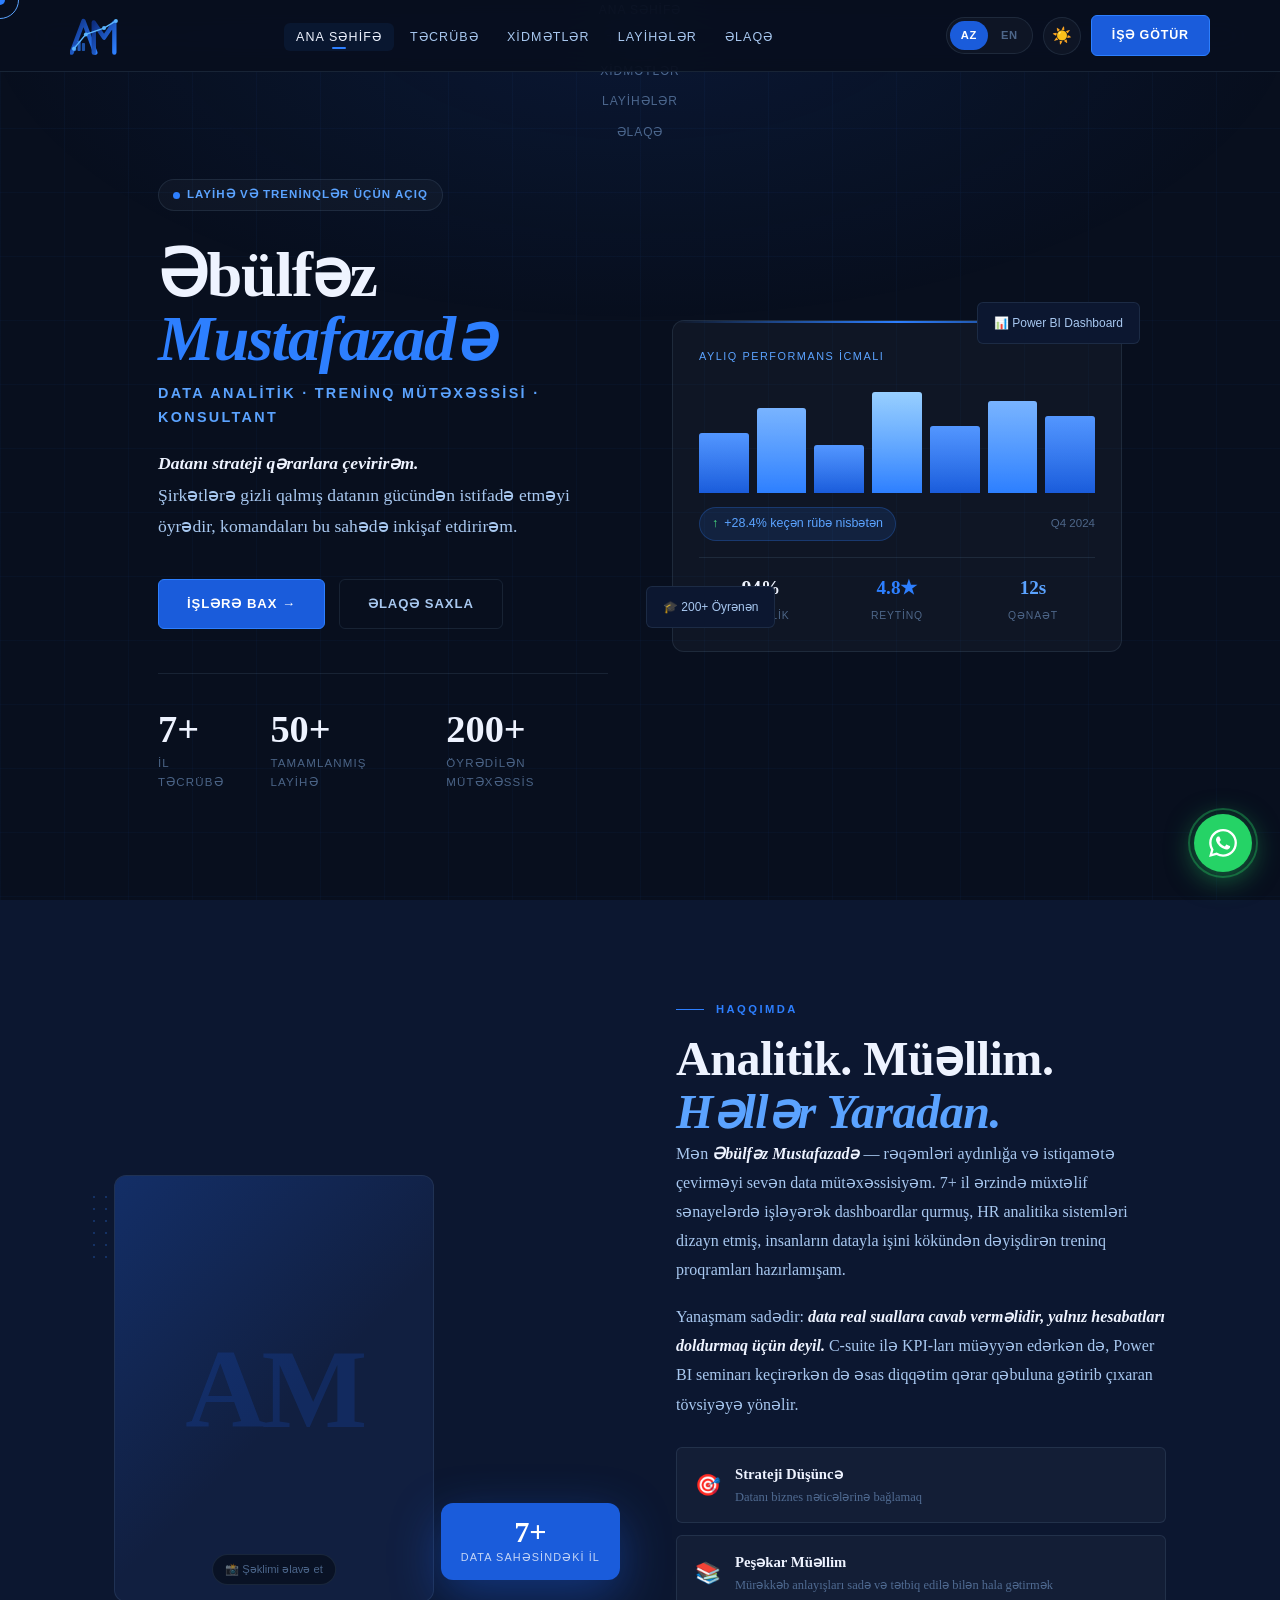
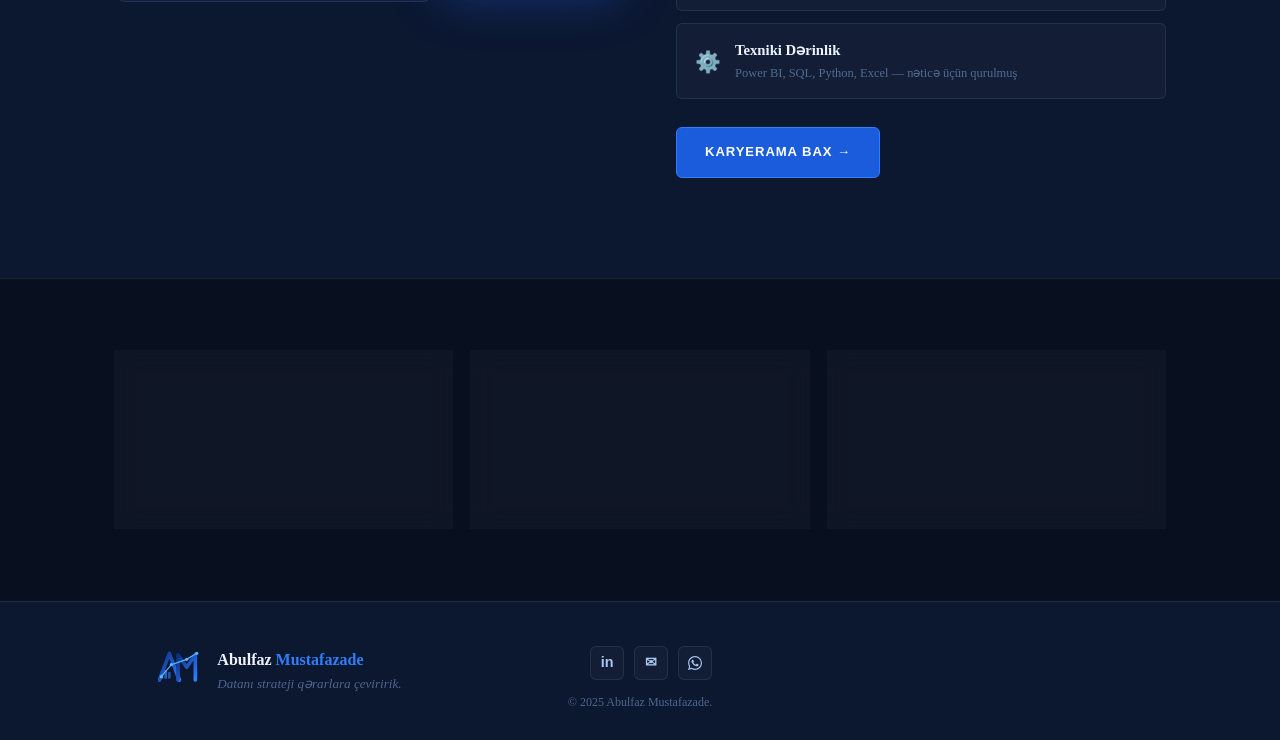
==== az/index.html @ 986fcd12 "Add files via upload" ====
<!DOCTYPE html>
<html lang="az" data-theme="dark">
<head>
<meta charset="UTF-8">
<meta name="viewport" content="width=device-width, initial-scale=1.0">
<title>Əbülfəz Mustafazadə — Data Analitik</title>
<meta name="description" content="Abulfaz Mustafazade — Data Analyst, Power BI Expert, Trainer and Consultant based in Baku, Azerbaijan.">
<script src="../js/theme.js"></script>
<link rel="stylesheet" href="../css/theme.css">
<link rel="stylesheet" href="../css/main.css">

</head>
<body>
<div class="cursor" id="cursor"></div>
<div class="cursor-ring" id="cursorRing"></div>
<div class="grid-bg"></div>

<!-- MOBILE MENU -->
<div class="mobile-menu" id="mobileMenu">
  <button class="mobile-close" id="mobileClose">✕</button>
  <a href="index.html"class="active">Ana Səhifə</a>
<a href="experience.html">Təcrübə</a>
<a href="services.html">Xidmətlər</a>
<a href="projects.html">Layihələr</a>
<a href="contact.html">Əlaqə</a>
  <div class="mobile-lang">
    <a href="../az/index.html" class="lang-btn active">AZ</a>
    <a href="../en/index.html" class="lang-btn ">EN</a>
  </div>
</div>

<!-- NAV -->
<nav id="mainNav">
  <div class="nav-inner">
    <a href="index.html" class="nav-logo-wrap">
      <svg class="nav-logo-svg" viewBox="0 0 68 48" fill="none" xmlns="http://www.w3.org/2000/svg">
  <defs>
    <linearGradient id="lgNav" x1="0" y1="0" x2="1" y2="1">
      <stop offset="0%" stop-color="#0d2d80"/>
      <stop offset="100%" stop-color="#2d7fff"/>
    </linearGradient>
  </defs>
  <path d="M2 45 L17 5 L32 45" stroke="url(#lgNav)" stroke-width="5.5" stroke-linecap="round" stroke-linejoin="round"/>
  <line x1="8" y1="29" x2="26" y2="29" stroke="url(#lgNav)" stroke-width="3.5" stroke-linecap="round"/>
  <rect x="4" y="36" width="4" height="7" rx="1" fill="#2d7fff" opacity="0.55"/>
  <rect x="9.5" y="30" width="4" height="13" rx="1" fill="#2d7fff" opacity="0.7"/>
  <rect x="15" y="33" width="4" height="10" rx="1" fill="#2d7fff" opacity="0.6"/>
  <path d="M30 45 L30 7 L43 26 L56 7 L56 45" stroke="url(#lgNav)" stroke-width="5.5" stroke-linecap="round" stroke-linejoin="round"/>
  <polyline points="5,40 20,22 43,14 58,5" stroke="#5ab5ff" stroke-width="1.8" fill="none"/>
  <circle cx="5" cy="40" r="2.5" fill="#5ab5ff"/>
  <circle cx="20" cy="22" r="2.5" fill="#5ab5ff"/>
  <circle cx="43" cy="14" r="2.5" fill="#5ab5ff"/>
  <circle cx="58" cy="5" r="2.5" fill="#5ab5ff"/>
</svg>
    </a>
    <ul class="nav-links">
      <li><a href="index.html"class="active">Ana Səhifə</a></li>
<li><a href="experience.html">Təcrübə</a></li>
<li><a href="services.html">Xidmətlər</a></li>
<li><a href="projects.html">Layihələr</a></li>
<li><a href="contact.html">Əlaqə</a></li>
    </ul>
    <div class="nav-controls">
      <div class="lang-switcher">
        <a href="../az/index.html" class="lang-btn active">AZ</a>
        <a href="../en/index.html" class="lang-btn ">EN</a>
      </div>
      <button class="theme-toggle" id="themeToggle" title="Toggle theme">☀️</button>
      <a href="contact.html" class="nav-cta">İşə Götür</a>
      <div class="hamburger" id="hamburger"><span></span><span></span><span></span></div>
    </div>
  </div>
</nav>

<!-- WHATSAPP -->
<a href="https://wa.me/994558357224" target="_blank" class="wa-float" rel="noopener">
  <span class="wa-tooltip">WhatsApp ilə əlaqə</span>
  <svg width="28" height="28" viewBox="0 0 24 24" fill="white"><path d="M17.472 14.382c-.297-.149-1.758-.867-2.03-.967-.273-.099-.471-.148-.67.15-.197.297-.767.966-.94 1.164-.173.199-.347.223-.644.075-.297-.15-1.255-.463-2.39-1.475-.883-.788-1.48-1.761-1.653-2.059-.173-.297-.018-.458.13-.606.134-.133.298-.347.446-.52.149-.174.198-.298.298-.497.099-.198.05-.371-.025-.52-.075-.149-.669-1.612-.916-2.207-.242-.579-.487-.5-.669-.51-.173-.008-.371-.01-.57-.01-.198 0-.52.074-.792.372-.272.297-1.04 1.016-1.04 2.479 0 1.462 1.065 2.875 1.213 3.074.149.198 2.096 3.2 5.077 4.487.709.306 1.262.489 1.694.625.712.227 1.36.195 1.871.118.571-.085 1.758-.719 2.006-1.413.248-.694.248-1.289.173-1.413-.074-.124-.272-.198-.57-.347m-5.421 7.403h-.004a9.87 9.87 0 01-5.031-1.378l-.361-.214-3.741.982.998-3.648-.235-.374a9.86 9.86 0 01-1.51-5.26c.001-5.45 4.436-9.884 9.888-9.884 2.64 0 5.122 1.03 6.988 2.898a9.825 9.825 0 012.893 6.994c-.003 5.45-4.437 9.884-9.885 9.884m8.413-18.297A11.815 11.815 0 0012.05 0C5.495 0 .16 5.335.157 11.892c0 2.096.547 4.142 1.588 5.945L.057 24l6.305-1.654a11.882 11.882 0 005.683 1.448h.005c6.554 0 11.89-5.335 11.893-11.893a11.821 11.821 0 00-3.48-8.413z"/></svg>
</a>
<div class="page-wrap">

<section id="hero">
  <div class="container">
    <div class="hero-grid">
      <div class="hero-content">
        <div class="badge">
          <span class="pulse-dot"></span> Layihə və Treninqlər üçün açıq
        </div>
        <h1 class="hero-name">Əbülfəz<br><span class="hi">Mustafazadə</span></h1>
        <p class="hero-role">Data Analitik · Treninq Mütəxəssisi · Konsultant</p>
        <p class="hero-tagline">
          <strong>Datanı strateji qərarlara çevirirəm.</strong><br>
          Şirkətlərə gizli qalmış datanın gücündən istifadə etməyi öyrədir, komandaları bu sahədə inkişaf etdirirəm.
        </p>
        <div class="hero-btns">
          <a href="projects.html" class="btn btn-primary">İşlərə bax →</a>
          <a href="contact.html" class="btn btn-ghost">Əlaqə saxla</a>
        </div>
        <div class="hero-stats">
          <div class="stat-item">
            <div class="stat-num"><span class="counter" data-target="7">0</span>+</div>
            <div class="stat-label">İl Təcrübə</div>
          </div>
          <div class="stat-item">
            <div class="stat-num"><span class="counter" data-target="50">0</span>+</div>
            <div class="stat-label">Tamamlanmış Layihə</div>
          </div>
          <div class="stat-item">
            <div class="stat-num"><span class="counter" data-target="200">0</span>+</div>
            <div class="stat-label">Öyrədilən Mütəxəssis</div>
          </div>
        </div>
      </div>
      <div class="hero-visual">
        <div class="float-tag t1">📊 Power BI Dashboard</div>
        <div class="hero-card">
          <div class="h-card-label">Aylıq Performans İcmalı</div>
          <div class="chart-bars">
            <div class="bar" style="height:55%"></div>
            <div class="bar b2" style="height:78%"></div>
            <div class="bar" style="height:44%"></div>
            <div class="bar b4" style="height:92%"></div>
            <div class="bar" style="height:61%"></div>
            <div class="bar b2" style="height:84%"></div>
            <div class="bar" style="height:70%"></div>
          </div>
          <div class="h-card-bottom">
            <div class="trend-pill"><span class="up">↑</span> +28.4% keçən rübə nisbətən</div>
            <div class="h-card-qtr">Q4 2024</div>
          </div>
          <div class="h-card-metrics">
            <div><div class="mv">94%</div><div class="ml">Dəqiqlik</div></div>
            <div><div class="mv accent">4.8★</div><div class="ml">Reytinq</div></div>
            <div><div class="mv sky">12s</div><div class="ml">Qənaət</div></div>
          </div>
        </div>
        <div class="float-tag t2">🎓 200+ Öyrənən</div>
      </div>
    </div>
  </div>
</section>

<!-- ABOUT -->
<section class="section bg-sec">
  <div class="container">
    <div class="about-grid">
      <div class="about-visual reveal-l">
        <div class="about-dots"></div>
        <div class="about-img-box">
          <div class="about-avatar">AM</div>
          <div class="avatar-badge">📸 Şəklimi əlavə et</div>
        </div>
        <div class="about-corner">
          <div class="acn">7+</div>
          <div class="acl">Data sahəsindəki il</div>
        </div>
      </div>
      <div class="about-content">
        <div class="section-label reveal">Haqqımda</div>
        <h2 class="section-title reveal d1">Analitik. Müəllim.<br><em>Həllər Yaradan.</em></h2>
        <p class="about-text reveal d2">
          Mən <strong>Əbülfəz Mustafazadə</strong> — rəqəmləri aydınlığa və istiqamətə çevirməyi sevən data mütəxəssisiyəm. 7+ il ərzində müxtəlif sənayelərdə işləyərək dashboardlar qurmuş, HR analitika sistemləri dizayn etmiş, insanların datayla işini kökündən dəyişdirən treninq proqramları hazırlamışam.
        </p>
        <p class="about-text reveal d3">
          Yanaşmam sadədir: <strong>data real suallara cavab verməlidir, yalnız hesabatları doldurmaq üçün deyil.</strong> C-suite ilə KPI-ları müəyyən edərkən də, Power BI seminarı keçirərkən də əsas diqqətim qərar qəbuluna gətirib çıxaran tövsiyəyə yönəlir.
        </p>
        <div class="pillars reveal d3">
          <div class="pillar">
            <span class="p-icon">🎯</span>
            <div><div class="p-title">Strateji Düşüncə</div><div class="p-sub">Datanı biznes nəticələrinə bağlamaq</div></div>
          </div>
          <div class="pillar">
            <span class="p-icon">📚</span>
            <div><div class="p-title">Peşəkar Müəllim</div><div class="p-sub">Mürəkkəb anlayışları sadə və tətbiq edilə bilən hala gətirmək</div></div>
          </div>
          <div class="pillar">
            <span class="p-icon">⚙️</span>
            <div><div class="p-title">Texniki Dərinlik</div><div class="p-sub">Power BI, SQL, Python, Excel — nəticə üçün qurulmuş</div></div>
          </div>
        </div>
        <a href="experience.html" class="btn btn-primary reveal d5" style="margin-top:28px;display:inline-flex">Karyerama bax →</a>
      </div>
    </div>
  </div>
</section>

<!-- QUICK LINKS -->
<section class="section-sm" style="border-top:1px solid var(--border)">
  <div class="container">
    <div class="quick-grid">
      <a href="services.html" class="card reveal d1" style="text-decoration:none;text-align:center">
        <div class="ql-icon">⚡</div>
        <div class="ql-title">Xidmətlər</div>
        <div class="ql-sub">5 əsas xidmət sahəsi</div>
      </a>
      <a href="projects.html" class="card reveal d2" style="text-decoration:none;text-align:center">
        <div class="ql-icon">📁</div>
        <div class="ql-title">Layihələr</div>
        <div class="ql-sub">50+ tamamlanmış iş</div>
      </a>
      <a href="contact.html" class="card reveal d3" style="text-decoration:none;text-align:center">
        <div class="ql-icon">✉️</div>
        <div class="ql-title">Əlaqə</div>
        <div class="ql-sub">Birlikdə işləyək</div>
      </a>
    </div>
  </div>
</section>
</div>

<footer>
  <div class="container">
    <div class="footer-inner">
      <div class="footer-brand-wrap">
        <div class="footer-logo"><svg class="nav-logo-svg" viewBox="0 0 68 48" fill="none" xmlns="http://www.w3.org/2000/svg">
  <defs>
    <linearGradient id="lgNav" x1="0" y1="0" x2="1" y2="1">
      <stop offset="0%" stop-color="#0d2d80"/>
      <stop offset="100%" stop-color="#2d7fff"/>
    </linearGradient>
  </defs>
  <path d="M2 45 L17 5 L32 45" stroke="url(#lgNav)" stroke-width="5.5" stroke-linecap="round" stroke-linejoin="round"/>
  <line x1="8" y1="29" x2="26" y2="29" stroke="url(#lgNav)" stroke-width="3.5" stroke-linecap="round"/>
  <rect x="4" y="36" width="4" height="7" rx="1" fill="#2d7fff" opacity="0.55"/>
  <rect x="9.5" y="30" width="4" height="13" rx="1" fill="#2d7fff" opacity="0.7"/>
  <rect x="15" y="33" width="4" height="10" rx="1" fill="#2d7fff" opacity="0.6"/>
  <path d="M30 45 L30 7 L43 26 L56 7 L56 45" stroke="url(#lgNav)" stroke-width="5.5" stroke-linecap="round" stroke-linejoin="round"/>
  <polyline points="5,40 20,22 43,14 58,5" stroke="#5ab5ff" stroke-width="1.8" fill="none"/>
  <circle cx="5" cy="40" r="2.5" fill="#5ab5ff"/>
  <circle cx="20" cy="22" r="2.5" fill="#5ab5ff"/>
  <circle cx="43" cy="14" r="2.5" fill="#5ab5ff"/>
  <circle cx="58" cy="5" r="2.5" fill="#5ab5ff"/>
</svg></div>
        <div>
          <div class="footer-brand">Abulfaz <span>Mustafazade</span></div>
          <div class="footer-tagline">Datanı strateji qərarlara çeviririk.</div>
        </div>
      </div>
      <nav class="footer-nav"><a href="index.html">Ana Səhifə</a> <a href="experience.html">Təcrübə</a> <a href="services.html">Xidmətlər</a> <a href="projects.html">Layihələr</a> <a href="contact.html">Əlaqə</a></nav>
      <div class="footer-right">
        <div class="footer-socials">
          <a href="https://www.linkedin.com/in/abulfazmustafazade/" target="_blank" class="social-link" title="LinkedIn" rel="noopener">in</a>
          <a href="mailto:abulfaz.mustafazade@outlook.com" class="social-link" title="Email">✉</a>
          <a href="https://wa.me/994558357224" target="_blank" class="social-link" title="WhatsApp" rel="noopener">
            <svg width="14" height="14" viewBox="0 0 24 24" fill="currentColor"><path d="M17.472 14.382c-.297-.149-1.758-.867-2.03-.967-.273-.099-.471-.148-.67.15-.197.297-.767.966-.94 1.164-.173.199-.347.223-.644.075-.297-.15-1.255-.463-2.39-1.475-.883-.788-1.48-1.761-1.653-2.059-.173-.297-.018-.458.13-.606.134-.133.298-.347.446-.52.149-.174.198-.298.298-.497.099-.198.05-.371-.025-.52-.075-.149-.669-1.612-.916-2.207-.242-.579-.487-.5-.669-.51-.173-.008-.371-.01-.57-.01-.198 0-.52.074-.792.372-.272.297-1.04 1.016-1.04 2.479 0 1.462 1.065 2.875 1.213 3.074.149.198 2.096 3.2 5.077 4.487.709.306 1.262.489 1.694.625.712.227 1.36.195 1.871.118.571-.085 1.758-.719 2.006-1.413.248-.694.248-1.289.173-1.413-.074-.124-.272-.198-.57-.347m-5.421 7.403h-.004a9.87 9.87 0 01-5.031-1.378l-.361-.214-3.741.982.998-3.648-.235-.374a9.86 9.86 0 01-1.51-5.26c.001-5.45 4.436-9.884 9.888-9.884 2.64 0 5.122 1.03 6.988 2.898a9.825 9.825 0 012.893 6.994c-.003 5.45-4.437 9.884-9.885 9.884m8.413-18.297A11.815 11.815 0 0012.05 0C5.495 0 .16 5.335.157 11.892c0 2.096.547 4.142 1.588 5.945L.057 24l6.305-1.654a11.882 11.882 0 005.683 1.448h.005c6.554 0 11.89-5.335 11.893-11.893a11.821 11.821 0 00-3.48-8.413z"/></svg>
          </a>
        </div>
        <div class="footer-copy">© 2025 Abulfaz Mustafazade.</div>
      </div>
    </div>
  </div>
</footer>
<script src="../js/theme.js"></script>
<script src="../js/main.js"></script>
</body>
</html>
---- css/theme.css ----
/* ═══════════════════════════════════════
   THEME.CSS — Dark & Light Mode Variables
   ═══════════════════════════════════════ */

:root,
[data-theme="dark"] {
  --bg-primary:      #080f1e;
  --bg-secondary:    #0c1730;
  --bg-tertiary:     #111f40;
  --bg-card:         rgba(255,255,255,0.03);
  --bg-card-hover:   rgba(45,127,255,0.06);

  --text-primary:    #eef3ff;
  --text-secondary:  #a8c8f0;
  --text-muted:      rgba(130,170,220,0.55);
  --text-inverse:    #080f1e;

  --accent:          #1a5cdb;
  --accent-bright:   #2d7fff;
  --accent-light:    #5ba3ff;
  --accent-ice:      #a8d4ff;

  --border:          rgba(168,212,255,0.1);
  --border-hover:    rgba(45,127,255,0.35);
  --glass:           rgba(255,255,255,0.03);

  --nav-bg:          rgba(8,15,30,0.88);
  --shadow:          0 20px 60px rgba(0,0,0,0.5);
  --shadow-blue:     0 12px 40px rgba(45,127,255,0.35);

  --grid-line:       rgba(45,127,255,0.04);
  --success:         #4ade80;
  --warning:         #fbbf24;

  --scrollbar-track: #080f1e;
  --scrollbar-thumb: #1a5cdb;
}

[data-theme="light"] {
  --bg-primary:      #f4f8ff;
  --bg-secondary:    #e8f0fc;
  --bg-tertiary:     #dde8f8;
  --bg-card:         rgba(255,255,255,0.85);
  --bg-card-hover:   rgba(45,127,255,0.06);

  --text-primary:    #0c1a36;
  --text-secondary:  #2a4a7a;
  --text-muted:      rgba(40,80,150,0.55);
  --text-inverse:    #f4f8ff;

  --accent:          #1a5cdb;
  --accent-bright:   #1a4ec0;
  --accent-light:    #3a7de8;
  --accent-ice:      #1a4ec0;

  --border:          rgba(26,92,219,0.14);
  --border-hover:    rgba(26,92,219,0.4);
  --glass:           rgba(255,255,255,0.7);

  --nav-bg:          rgba(244,248,255,0.92);
  --shadow:          0 20px 60px rgba(26,92,219,0.1);
  --shadow-blue:     0 12px 40px rgba(26,92,219,0.22);

  --grid-line:       rgba(26,92,219,0.05);
  --success:         #16a34a;
  --warning:         #d97706;

  --scrollbar-track: #e8f0fc;
  --scrollbar-thumb: #1a5cdb;
}

/* Smooth theme transition */
*,*::before,*::after {
  transition: background-color 0.35s ease, border-color 0.35s ease, color 0.25s ease, box-shadow 0.35s ease;
}
---- css/main.css ----
/* ═══════════════════════════════════════
   MAIN.CSS — Abulfaz Mustafazade Portfolio
   Font: Palatino Linotype
   ═══════════════════════════════════════ */

*, *::before, *::after { margin:0; padding:0; box-sizing:border-box; }

:root {
  --font-head: 'Palatino Linotype','Palatino','Book Antiqua',Georgia,serif;
  --font-body: 'Palatino Linotype','Palatino','Book Antiqua',Georgia,serif;
  --font-ui:   'Trebuchet MS','Gill Sans','Segoe UI',sans-serif;
  --max-w:     1140px;
  --nav-h:     72px;
  --r:         6px;
  --r-lg:      12px;
}

html { scroll-behavior:smooth; font-size:16px; }

body {
  background: var(--bg-primary);
  color: var(--text-primary);
  font-family: var(--font-body);
  line-height: 1.7;
  overflow-x: hidden;
  cursor: none;
  min-height: 100vh;
}

/* SCROLLBAR */
::-webkit-scrollbar { width:5px; }
::-webkit-scrollbar-track { background:var(--scrollbar-track); }
::-webkit-scrollbar-thumb { background:var(--scrollbar-thumb); border-radius:3px; }

/* CURSOR */
.cursor {
  position:fixed; width:10px; height:10px; background:var(--accent-bright);
  border-radius:50%; pointer-events:none; z-index:9999;
  transform:translate(-50%,-50%); transition:width .2s,height .2s;
}
.cursor-ring {
  position:fixed; width:38px; height:38px; border:1.5px solid var(--accent-light);
  border-radius:50%; pointer-events:none; z-index:9998;
  transform:translate(-50%,-50%); transition:width .25s,height .25s;
}
.cursor.hover { width:20px; height:20px; }
.cursor-ring.hover { width:56px; height:56px; }

/* GRID BG */
.grid-bg {
  position:fixed; inset:0; pointer-events:none; z-index:0;
  background-image:
    linear-gradient(var(--grid-line) 1px, transparent 1px),
    linear-gradient(90deg, var(--grid-line) 1px, transparent 1px);
  background-size: 64px 64px;
}
.grid-bg::after {
  content:''; position:absolute; inset:0;
  background:radial-gradient(ellipse 80% 55% at 50% 0%, rgba(26,92,219,.12) 0%, transparent 65%);
}
[data-theme="light"] .grid-bg::after {
  background:radial-gradient(ellipse 80% 55% at 50% 0%, rgba(26,92,219,.06) 0%, transparent 65%);
}

/* ─── NAV ─── */
nav {
  position:fixed; top:0; left:0; right:0; z-index:200;
  height:var(--nav-h);
  display:flex; align-items:center; padding:0 52px;
  background:var(--nav-bg);
  backdrop-filter:blur(24px) saturate(160%);
  border-bottom:1px solid var(--border);
}
.nav-inner {
  display:flex; align-items:center; justify-content:space-between;
  width:100%; max-width:var(--max-w); margin:0 auto;
}
.nav-logo-wrap { display:flex; align-items:center; text-decoration:none; }
.nav-logo-svg { height:38px; width:auto; }
.nav-links { display:flex; align-items:center; gap:4px; list-style:none; }
.nav-links a {
  font-family:var(--font-ui); font-size:.78rem; font-weight:500;
  letter-spacing:.09em; text-transform:uppercase;
  color:var(--text-secondary); text-decoration:none;
  padding:7px 12px; border-radius:var(--r); transition:color .2s, background .2s;
  position:relative;
}
.nav-links a:hover, .nav-links a.active {
  color:var(--text-primary); background:rgba(45,127,255,.08);
}
.nav-links a.active::after {
  content:''; position:absolute; bottom:2px; left:50%; transform:translateX(-50%);
  width:14px; height:2px; background:var(--accent-bright); border-radius:1px;
}
.nav-controls { display:flex; align-items:center; gap:10px; }

/* LANG SWITCHER */
.lang-switcher { display:flex; gap:2px; background:var(--bg-card); border:1px solid var(--border); border-radius:100px; padding:3px; }
.lang-btn {
  font-family:var(--font-ui); font-size:.7rem; font-weight:700; letter-spacing:.06em; text-transform:uppercase;
  color:var(--text-muted); background:transparent; border:none; padding:5px 11px;
  border-radius:100px; cursor:none; text-decoration:none; transition:all .2s; display:inline-block;
}
.lang-btn.active { background:var(--accent); color:#fff; }
.lang-btn:hover:not(.active) { color:var(--text-primary); background:rgba(45,127,255,.1); }

/* THEME TOGGLE */
.theme-toggle {
  width:38px; height:38px; border-radius:50%;
  background:var(--bg-card); border:1px solid var(--border);
  color:var(--text-secondary); font-size:1rem; cursor:none;
  display:flex; align-items:center; justify-content:center; transition:all .2s;
}
.theme-toggle:hover { border-color:var(--border-hover); color:var(--text-primary); }

/* NAV CTA */
.nav-cta {
  font-family:var(--font-ui); font-size:.78rem; font-weight:600;
  letter-spacing:.07em; text-transform:uppercase;
  color:#fff; background:var(--accent); border:1px solid var(--accent-bright);
  padding:9px 20px; border-radius:var(--r); text-decoration:none; transition:all .22s; cursor:none;
}
.nav-cta:hover { background:var(--accent-bright); box-shadow:var(--shadow-blue); transform:translateY(-1px); }

/* HAMBURGER */
.hamburger {
  display:none; flex-direction:column; gap:5px; cursor:pointer;
  width:36px; height:36px; align-items:center; justify-content:center;
  border-radius:var(--r); border:1px solid var(--border);
}
.hamburger span { display:block; width:18px; height:2px; background:var(--text-primary); transition:.3s; border-radius:1px; }

/* MOBILE MENU */
.mobile-menu {
  display:none; position:fixed; inset:0; background:var(--bg-primary); z-index:150;
  flex-direction:column; align-items:center; justify-content:center; gap:24px;
}
.mobile-menu.open { display:flex; }
.mobile-menu a {
  font-family:var(--font-head); font-size:1.9rem; font-weight:700;
  color:var(--text-primary); text-decoration:none; transition:color .2s;
}
.mobile-menu a:hover, .mobile-menu a.active { color:var(--accent-bright); }
.mobile-close {
  position:absolute; top:24px; right:24px; font-size:1.5rem;
  color:var(--text-secondary); cursor:pointer; background:none; border:none;
}
.mobile-lang { display:flex; gap:12px; margin-top:8px; }
.mobile-lang .lang-btn { font-size:.9rem; padding:8px 20px; border:1px solid var(--border); border-radius:100px; }

/* WHATSAPP */
.wa-float {
  position:fixed; bottom:28px; right:28px; z-index:500;
  width:58px; height:58px; border-radius:50%;
  background:#25d366; color:#fff;
  display:flex; align-items:center; justify-content:center;
  text-decoration:none; cursor:none;
  box-shadow:0 6px 28px rgba(37,211,102,.5);
  animation:waFloat .6s cubic-bezier(.34,1.56,.64,1) .8s both, waBounce 3s ease-in-out 2s infinite;
  transition:transform .25s, box-shadow .25s;
}
.wa-float:hover { transform:scale(1.12) translateY(-3px); box-shadow:0 12px 40px rgba(37,211,102,.6); }
.wa-float::before {
  content:''; position:absolute; inset:-6px; border-radius:50%;
  border:2px solid rgba(37,211,102,.35);
  animation:waRing 2.5s ease-in-out infinite;
}
.wa-tooltip {
  position:absolute; right:70px; bottom:50%; transform:translateY(50%);
  background:var(--bg-secondary); border:1px solid var(--border);
  color:var(--text-primary); font-family:var(--font-ui); font-size:.75rem;
  padding:6px 12px; border-radius:var(--r); white-space:nowrap;
  opacity:0; transition:opacity .2s; pointer-events:none;
}
.wa-float:hover .wa-tooltip { opacity:1; }
@keyframes waFloat { from{opacity:0;transform:scale(0) rotate(-90deg)} to{opacity:1;transform:scale(1) rotate(0)} }
@keyframes waBounce { 0%,100%{transform:translateY(0)} 50%{transform:translateY(-6px)} }
@keyframes waRing { 0%{opacity:.8;transform:scale(1)} 100%{opacity:0;transform:scale(1.6)} }

/* ─── LAYOUT ─── */
.page-wrap { position:relative; z-index:1; padding-top:var(--nav-h); min-height:100vh; }
.container { max-width:var(--max-w); margin:0 auto; padding:0 44px; }
.section { padding:100px 0; }
.section-sm { padding:72px 0; }
.bg-sec { background:var(--bg-secondary); }

/* ─── TYPOGRAPHY ─── */
.section-label {
  font-family:var(--font-ui); font-size:.7rem; font-weight:600; letter-spacing:.22em; text-transform:uppercase;
  color:var(--accent-bright); display:flex; align-items:center; gap:12px; margin-bottom:14px;
}
.section-label::before { content:''; display:block; width:28px; height:1.5px; background:var(--accent-bright); flex-shrink:0; }
.section-title { font-family:var(--font-head); font-size:clamp(2rem,4vw,3rem); font-weight:700; line-height:1.1; color:var(--text-primary); letter-spacing:-.01em; }
.section-title em { color:var(--accent-light); font-style:italic; }
.section-sub { font-size:1.05rem; color:var(--text-secondary); max-width:560px; margin-top:16px; line-height:1.75; }

/* ANIMATIONS */
.reveal       { opacity:0; transform:translateY(28px); transition:opacity .7s ease, transform .7s ease; }
.reveal-l     { opacity:0; transform:translateX(-28px); transition:opacity .7s ease, transform .7s ease; }
.visible      { opacity:1 !important; transform:none !important; }
.d1{transition-delay:.1s} .d2{transition-delay:.2s} .d3{transition-delay:.3s}
.d4{transition-delay:.4s} .d5{transition-delay:.5s} .d6{transition-delay:.6s}

/* BUTTONS */
.btn {
  display:inline-flex; align-items:center; gap:8px;
  font-family:var(--font-ui); font-size:.82rem; font-weight:600; letter-spacing:.07em; text-transform:uppercase;
  text-decoration:none; padding:13px 28px; border-radius:var(--r); cursor:none; transition:all .25s; border:1px solid transparent;
}
.btn-primary { background:var(--accent); border-color:var(--accent-bright); color:#fff; }
.btn-primary:hover { background:var(--accent-bright); transform:translateY(-2px); box-shadow:var(--shadow-blue); }
.btn-ghost { background:transparent; border-color:var(--border); color:var(--text-secondary); }
.btn-ghost:hover { border-color:var(--border-hover); color:var(--text-primary); transform:translateY(-2px); }

/* CARDS */
.card {
  background:var(--bg-card); border:1px solid var(--border); border-radius:var(--r-lg); padding:28px;
  backdrop-filter:blur(12px); transition:transform .3s, border-color .3s, box-shadow .3s; position:relative; overflow:hidden;
}
.card::before {
  content:''; position:absolute; top:0; left:0; right:0; height:2px;
  background:linear-gradient(90deg, transparent, var(--accent-bright), transparent);
  transform:scaleX(0); transform-origin:left; transition:transform .35s;
}
.card:hover { transform:translateY(-5px); border-color:var(--border-hover); box-shadow:var(--shadow); }
.card:hover::before { transform:scaleX(1); }

/* BADGE */
.badge {
  display:inline-flex; align-items:center; gap:7px; padding:5px 14px; border-radius:100px;
  background:var(--bg-card); border:1px solid var(--border);
  font-family:var(--font-ui); font-size:.72rem; font-weight:600; letter-spacing:.09em; text-transform:uppercase; color:var(--accent-light);
  animation:fadeDown .8s ease both; margin-bottom:18px;
}
.pulse-dot { width:7px; height:7px; background:var(--accent-bright); border-radius:50%; animation:pulseDot 2.2s infinite; flex-shrink:0; }
@keyframes pulseDot { 0%,100%{opacity:1;transform:scale(1)} 50%{opacity:.5;transform:scale(1.5)} }

/* TAGS */
.tags { display:flex; flex-wrap:wrap; gap:6px; }
.tag {
  font-family:var(--font-ui); font-size:.68rem; font-weight:600; letter-spacing:.06em; text-transform:uppercase;
  padding:3px 10px; border-radius:100px;
  background:rgba(45,127,255,.1); border:1px solid rgba(45,127,255,.2); color:var(--accent-light);
}
[data-theme="light"] .tag { background:rgba(26,92,219,.08); border-color:rgba(26,92,219,.2); }

/* ─── HERO ─── */
#hero { min-height:calc(100vh - var(--nav-h)); display:flex; align-items:center; padding:60px 0; }
.hero-grid { display:grid; grid-template-columns:1fr 1fr; gap:64px; align-items:center; width:100%; max-width:var(--max-w); margin:0 auto; padding:0 44px; }
.hero-name {
  font-family:var(--font-head); font-size:clamp(2.8rem,5vw,4.4rem); font-weight:700; line-height:1; color:var(--text-primary);
  margin:14px 0 10px; letter-spacing:-.02em; animation:fadeUp .9s ease .1s both;
}
.hero-name .hi { color:var(--accent-bright); font-style:italic; }
.hero-role {
  font-family:var(--font-ui); font-size:.9rem; font-weight:600; letter-spacing:.16em; text-transform:uppercase;
  color:var(--accent-light); margin-bottom:18px; animation:fadeUp .9s ease .2s both;
}
.hero-tagline { font-size:1.1rem; color:var(--text-secondary); line-height:1.8; max-width:460px; margin-bottom:36px; animation:fadeUp .9s ease .3s both; }
.hero-tagline strong { color:var(--text-primary); font-style:italic; }
.hero-btns { display:flex; gap:14px; flex-wrap:wrap; margin-bottom:44px; animation:fadeUp .9s ease .4s both; }
.hero-stats { display:flex; gap:36px; padding-top:36px; border-top:1px solid var(--border); animation:fadeUp .9s ease .5s both; }
.stat-item {}
.stat-num { font-family:var(--font-head); font-size:2.4rem; font-weight:700; color:var(--text-primary); line-height:1; }
.stat-label { font-family:var(--font-ui); font-size:.72rem; color:var(--text-muted); letter-spacing:.1em; text-transform:uppercase; margin-top:5px; }

/* HERO VISUAL */
.hero-visual { position:relative; animation:fadeLeft 1s ease .3s both; }
.hero-card {
  background:var(--bg-card); border:1px solid var(--border); border-radius:var(--r-lg); padding:26px;
  position:relative; overflow:hidden;
}
.hero-card::before { content:''; position:absolute; top:0; left:0; right:0; height:2px; background:linear-gradient(90deg,transparent,var(--accent-bright),transparent); }
.h-card-label { font-family:var(--font-ui); font-size:.68rem; letter-spacing:.14em; text-transform:uppercase; color:var(--accent-light); margin-bottom:18px; }
.chart-bars { display:flex; align-items:flex-end; gap:8px; height:110px; margin-bottom:14px; }
.bar { flex:1; border-radius:3px 3px 0 0; background:linear-gradient(180deg,var(--accent-bright),var(--accent)); animation:barRise 1.2s ease both; position:relative; }
.bar::after { content:''; position:absolute; inset:0; background:linear-gradient(180deg,rgba(255,255,255,.18),transparent); border-radius:inherit; }
.bar:nth-child(1){animation-delay:.6s} .bar:nth-child(2){animation-delay:.7s}
.bar:nth-child(3){animation-delay:.8s} .bar:nth-child(4){animation-delay:.9s}
.bar:nth-child(5){animation-delay:1.0s} .bar:nth-child(6){animation-delay:1.1s}
.bar:nth-child(7){animation-delay:1.2s}
.b2 { background:linear-gradient(180deg,var(--accent-light),var(--accent-bright)) !important; }
.b4 { background:linear-gradient(180deg,#80c4ff,var(--accent-bright)) !important; }
@keyframes barRise { from{transform:scaleY(0);transform-origin:bottom} to{transform:scaleY(1)} }
.h-card-bottom { display:flex; align-items:center; justify-content:space-between; margin-top:6px; }
.trend-pill {
  display:inline-flex; align-items:center; gap:6px; padding:5px 12px; border-radius:100px;
  background:rgba(45,127,255,.12); border:1px solid rgba(45,127,255,.25);
  font-family:var(--font-ui); font-size:.78rem; color:var(--accent-light);
}
.trend-pill .up { color:var(--success); font-weight:700; }
.h-card-qtr { font-family:var(--font-ui); font-size:.72rem; color:var(--text-muted); }
.h-card-metrics { display:grid; grid-template-columns:repeat(3,1fr); gap:12px; margin-top:16px; padding-top:14px; border-top:1px solid var(--border); text-align:center; }
.mv { font-family:var(--font-head); font-size:1.2rem; font-weight:700; color:var(--text-primary); }
.mv.accent { color:var(--accent-bright); } .mv.sky { color:var(--accent-light); }
.ml { font-family:var(--font-ui); font-size:.65rem; text-transform:uppercase; letter-spacing:.08em; color:var(--text-muted); margin-top:3px; }
.float-tag {
  position:absolute; padding:10px 16px; border-radius:var(--r);
  background:var(--bg-secondary); border:1px solid var(--border);
  font-family:var(--font-ui); font-size:.75rem; color:var(--text-secondary);
  backdrop-filter:blur(12px); white-space:nowrap; z-index:2;
  animation:floatAnim 4s ease-in-out infinite;
}
.float-tag.t1 { top:-18px; right:-18px; animation-delay:0s; }
.float-tag.t2 { bottom:24px; left:-26px; animation-delay:2.2s; }
@keyframes floatAnim { 0%,100%{transform:translateY(0)} 50%{transform:translateY(-9px)} }

/* ─── ABOUT ─── */
.about-grid { display:grid; grid-template-columns:1fr 1fr; gap:72px; align-items:center; }
.about-visual { position:relative; }
.about-img-box {
  aspect-ratio:3/4; max-width:320px; background:var(--bg-tertiary); border:1px solid var(--border);
  border-radius:var(--r-lg); overflow:hidden; display:flex; align-items:center; justify-content:center;
  flex-direction:column; position:relative;
}
.about-img-box::before { content:''; position:absolute; inset:0; background:linear-gradient(135deg,rgba(26,92,219,.25),transparent 55%); z-index:1; }
.about-avatar { font-family:var(--font-head); font-size:7rem; font-weight:700; color:var(--accent); opacity:.2; letter-spacing:-.04em; }
.avatar-badge {
  position:absolute; bottom:16px; left:50%; transform:translateX(-50%); z-index:2;
  background:rgba(8,15,30,.8); border:1px solid var(--border); color:var(--text-muted);
  font-family:var(--font-ui); font-size:.7rem; padding:5px 12px; border-radius:100px; white-space:nowrap;
}
[data-theme="light"] .avatar-badge { background:rgba(255,255,255,.9); }
.about-corner {
  position:absolute; bottom:22px; right:-16px; z-index:2;
  padding:14px 20px; background:var(--accent); border-radius:var(--r-lg);
  box-shadow:0 16px 50px rgba(26,92,219,.45); text-align:center;
}
.acn { font-family:var(--font-head); font-size:1.9rem; font-weight:700; color:#fff; line-height:1; }
.acl { font-family:var(--font-ui); font-size:.68rem; text-transform:uppercase; letter-spacing:.1em; color:rgba(255,255,255,.75); }
.about-dots {
  position:absolute; top:16px; left:-26px; width:76px; height:76px; opacity:.25;
  background-image:radial-gradient(circle, var(--accent-bright) 1px, transparent 1px);
  background-size:12px 12px;
}
.about-text { font-size:1rem; color:var(--text-secondary); line-height:1.82; margin-bottom:18px; }
.about-text strong { color:var(--text-primary); font-style:italic; }
.pillars { display:flex; flex-direction:column; gap:12px; margin-top:28px; }
.pillar {
  display:flex; align-items:center; gap:14px; padding:14px 18px;
  background:var(--bg-card); border:1px solid var(--border); border-radius:var(--r);
  transition:border-color .2s, background .2s;
}
.pillar:hover { border-color:var(--border-hover); background:rgba(45,127,255,.06); }
.p-icon { font-size:1.3rem; flex-shrink:0; }
.p-title { font-size:.92rem; font-weight:600; color:var(--text-primary); }
.p-sub { font-size:.78rem; color:var(--text-muted); }
.quick-grid { display:grid; grid-template-columns:repeat(3,1fr); gap:18px; }
.ql-icon { font-size:2rem; margin-bottom:10px; }
.ql-title { font-family:var(--font-head); font-weight:700; font-size:1rem; color:var(--text-primary); margin-bottom:6px; }
.ql-sub { font-size:.82rem; color:var(--text-muted); }

/* ─── PAGE HEADER ─── */
.page-header {
  padding:70px 0 56px; border-bottom:1px solid var(--border);
  background:linear-gradient(180deg,var(--bg-secondary) 0%,var(--bg-primary) 100%);
}

/* ─── EXPERIENCE ─── */
.exp-grid { display:grid; grid-template-columns:1.1fr 1fr; gap:72px; align-items:start; }
.timeline { position:relative; padding-left:32px; }
.timeline::before {
  content:''; position:absolute; left:7px; top:6px; bottom:0; width:1.5px;
  background:linear-gradient(180deg,var(--accent-bright),transparent);
}
.tl-item { position:relative; margin-bottom:44px; }
.tl-item::before {
  content:''; position:absolute; left:-28px; top:7px; width:12px; height:12px;
  border-radius:50%; background:var(--bg-primary); border:2px solid var(--accent-bright);
  box-shadow:0 0 0 4px rgba(45,127,255,.12);
}
.tl-item.active::before { background:var(--accent-bright); }
.tl-period {
  font-family:var(--font-ui); font-size:.7rem; font-weight:600; letter-spacing:.1em; text-transform:uppercase;
  color:var(--accent-bright); margin-bottom:8px; display:flex; align-items:center; gap:8px;
}
.tl-current {
  font-size:.65rem; padding:2px 8px; border-radius:100px;
  background:rgba(74,222,128,.15); border:1px solid rgba(74,222,128,.3); color:var(--success);
}
.tl-title { font-family:var(--font-head); font-size:1.15rem; font-weight:700; color:var(--text-primary); margin-bottom:4px; }
.tl-org { font-size:.9rem; color:var(--accent-light); font-style:italic; margin-bottom:12px; }
.tl-desc { font-size:.9rem; color:var(--text-secondary); line-height:1.75; margin-bottom:12px; }

/* EDUCATION */
.edu-card {
  display:flex; gap:18px; padding:20px 24px;
  background:var(--bg-card); border:1px solid var(--border); border-radius:var(--r-lg);
  margin-bottom:14px; transition:border-color .2s, background .2s;
}
.edu-card:hover { border-color:var(--border-hover); background:rgba(45,127,255,.04); }
.edu-icon { width:46px; height:46px; flex-shrink:0; border-radius:var(--r); background:rgba(45,127,255,.1); border:1px solid rgba(45,127,255,.2); display:flex; align-items:center; justify-content:center; font-size:1.4rem; }
.edu-degree { font-family:var(--font-head); font-size:1rem; font-weight:700; color:var(--text-primary); }
.edu-school { font-size:.85rem; color:var(--accent-light); font-style:italic; margin:3px 0; }
.edu-period { font-family:var(--font-ui); font-size:.7rem; color:var(--text-muted); letter-spacing:.08em; }
.edu-note { font-size:.82rem; color:var(--text-secondary); margin-top:6px; }
.cert-row { display:flex; align-items:center; gap:10px; font-size:.85rem; color:var(--text-secondary); }
.cert-check { color:var(--accent-bright); }

/* LANGUAGES */
.lang-grid { display:grid; grid-template-columns:repeat(auto-fit,minmax(200px,1fr)); gap:16px; }
.lang-card { padding:20px 22px; background:var(--bg-card); border:1px solid var(--border); border-radius:var(--r-lg); transition:border-color .2s; }
.lang-card:hover { border-color:var(--border-hover); }
.lang-flag { font-size:1.6rem; margin-bottom:10px; }
.lang-name { font-family:var(--font-head); font-size:1.05rem; font-weight:700; color:var(--text-primary); margin-bottom:5px; }
.lang-level { font-family:var(--font-ui); font-size:.7rem; color:var(--accent-bright); text-transform:uppercase; letter-spacing:.1em; margin-bottom:12px; }
.lang-bar-wrap { height:4px; background:rgba(130,170,220,.12); border-radius:100px; overflow:hidden; }
.lang-bar { height:100%; border-radius:100px; background:linear-gradient(90deg,var(--accent),var(--accent-bright)); width:0; transition:width 1.3s ease; }

/* CV */
.cv-title { font-family:var(--font-head); font-size:1.5rem; margin-bottom:10px; color:var(--text-primary); }
.cv-sub { color:var(--text-secondary); margin-bottom:24px; max-width:440px; margin-left:auto; margin-right:auto; }

/* ─── SERVICES ─── */
.services-grid { display:grid; grid-template-columns:repeat(3,1fr); gap:22px; }
.service-card {
  background:var(--bg-card); border:1px solid var(--border); border-radius:var(--r-lg);
  padding:32px; position:relative; overflow:hidden;
  transition:transform .3s, border-color .3s, box-shadow .3s;
}
.service-card::before { content:''; position:absolute; top:0; left:0; right:0; height:3px; background:linear-gradient(90deg,var(--accent),var(--accent-bright)); transform:scaleX(0); transform-origin:left; transition:transform .35s; }
.service-card:hover { transform:translateY(-6px); border-color:var(--border-hover); box-shadow:var(--shadow); }
.service-card:hover::before { transform:scaleX(1); }
.service-icon { width:52px; height:52px; border-radius:10px; background:rgba(45,127,255,.1); border:1px solid rgba(45,127,255,.2); display:flex; align-items:center; justify-content:center; font-size:1.5rem; margin-bottom:20px; }
.service-title { font-family:var(--font-head); font-size:1.05rem; font-weight:700; color:var(--text-primary); margin-bottom:10px; }
.service-desc { font-size:.88rem; color:var(--text-secondary); line-height:1.75; margin-bottom:18px; }
.featured-svc { grid-column:span 2; display:flex; gap:32px; align-items:center; }
.svc-body { flex:1; }
.svc-stat { text-align:center; flex-shrink:0; }
.svc-stat-num { font-family:var(--font-head); font-size:2.2rem; font-weight:700; color:var(--text-primary); }
.svc-stat-lbl { font-family:var(--font-ui); font-size:.72rem; color:var(--text-muted); text-transform:uppercase; letter-spacing:.1em; }

/* SKILLS */
.skills-layout { display:grid; grid-template-columns:1fr 1.1fr; gap:72px; align-items:start; }
.skills-bars {}
.skill-item { margin-bottom:22px; }
.skill-head { display:flex; justify-content:space-between; margin-bottom:8px; }
.skill-name { font-size:.95rem; font-weight:600; color:var(--text-primary); }
.skill-pct { font-family:var(--font-ui); font-size:.78rem; font-weight:700; color:var(--accent-bright); }
.skill-track { height:5px; background:rgba(130,170,220,.12); border-radius:100px; overflow:hidden; }
.skill-fill { height:100%; border-radius:100px; width:0; background:linear-gradient(90deg,var(--accent),var(--accent-bright)); transition:width 1.3s cubic-bezier(.4,0,.2,1); }
.tools-grid { display:grid; grid-template-columns:1fr 1fr; gap:14px; }
.tool-name { font-size:.88rem; font-weight:700; color:var(--text-primary); margin-bottom:4px; }
.tool-sub { font-size:.75rem; color:var(--text-muted); }
.process-grid { display:grid; grid-template-columns:repeat(4,1fr); gap:20px; }
.proc-num {
  width:44px; height:44px; border-radius:50%; background:var(--accent); color:#fff;
  display:flex; align-items:center; justify-content:center;
  font-family:var(--font-head); font-weight:700; font-size:1.1rem; margin:0 auto 14px;
}
.proc-title { font-family:var(--font-head); font-weight:700; font-size:.95rem; color:var(--text-primary); margin-bottom:8px; }
.proc-desc { font-size:.82rem; color:var(--text-secondary); }

/* ─── PROJECTS ─── */
.stats-strip { display:grid; grid-template-columns:repeat(4,1fr); gap:16px; margin-bottom:56px; }
.projects-grid { display:grid; grid-template-columns:1fr 1fr; gap:26px; }
.project-card { background:var(--bg-card); border:1px solid var(--border); border-radius:var(--r-lg); overflow:hidden; transition:transform .3s, box-shadow .3s; }
.project-card:hover { transform:translateY(-5px); box-shadow:var(--shadow); }
.project-card.wide { grid-column:span 2; display:grid; grid-template-columns:1.1fr 1fr; }
.proj-img {
  height:190px; display:flex; align-items:center; justify-content:center;
  font-size:3.5rem; background:linear-gradient(135deg,var(--bg-tertiary),var(--bg-secondary));
  border-bottom:1px solid var(--border); position:relative; overflow:hidden;
}
.project-card.wide .proj-img { height:100%; border-bottom:none; border-right:1px solid var(--border); }
.proj-img::before { content:''; position:absolute; inset:0; background:linear-gradient(135deg,rgba(26,92,219,.15),transparent 60%); }
.proj-body { padding:24px; }
.proj-type { font-family:var(--font-ui); font-size:.68rem; letter-spacing:.15em; text-transform:uppercase; color:var(--accent-bright); margin-bottom:8px; }
.proj-title { font-family:var(--font-head); font-size:1.08rem; font-weight:700; color:var(--text-primary); margin-bottom:10px; }
.proj-desc { font-size:.87rem; color:var(--text-secondary); line-height:1.7; margin-bottom:14px; }
.proj-impact {
  padding:9px 14px; background:rgba(74,222,128,.07); border:1px solid rgba(74,222,128,.2);
  border-radius:var(--r); font-size:.8rem; color:var(--success); margin-bottom:14px;
  display:flex; align-items:center; gap:7px;
}
.proj-impact::before { content:'↑'; font-weight:bold; }

/* ─── CONTACT ─── */
.contact-grid { display:grid; grid-template-columns:1fr 1fr; gap:72px; }
.contact-channel {
  display:flex; align-items:center; gap:16px; padding:16px 20px;
  background:var(--bg-card); border:1px solid var(--border); border-radius:var(--r-lg);
  text-decoration:none; margin-bottom:14px; transition:all .22s;
}
.contact-channel:hover { border-color:var(--border-hover); background:rgba(45,127,255,.04); transform:translateX(4px); }
.ch-icon { width:44px; height:44px; border-radius:var(--r); background:rgba(45,127,255,.1); border:1px solid rgba(45,127,255,.2); display:flex; align-items:center; justify-content:center; font-size:1.25rem; flex-shrink:0; }
.ch-label { font-family:var(--font-ui); font-size:.68rem; text-transform:uppercase; letter-spacing:.1em; color:var(--text-muted); }
.ch-value { font-size:.9rem; color:var(--text-primary); font-weight:600; }
.form-title { font-family:var(--font-head); font-size:1.2rem; font-weight:700; color:var(--text-primary); margin-bottom:24px; }
.form-group { display:flex; flex-direction:column; gap:7px; margin-bottom:16px; }
.form-row { display:grid; grid-template-columns:1fr 1fr; gap:16px; }
label { font-family:var(--font-ui); font-size:.7rem; text-transform:uppercase; letter-spacing:.1em; color:var(--accent-light); }
input, textarea, select {
  background:var(--bg-card); border:1px solid var(--border); border-radius:var(--r);
  padding:12px 16px; color:var(--text-primary); font-family:var(--font-body); font-size:.9rem;
  width:100%; outline:none; transition:border-color .2s, box-shadow .2s;
}
input::placeholder, textarea::placeholder { color:var(--text-muted); }
input:focus, textarea:focus, select:focus { border-color:var(--accent-bright); box-shadow:0 0 0 3px rgba(45,127,255,.1); }
textarea { resize:vertical; min-height:120px; }
select option { background:var(--bg-secondary); }
.form-btn {
  width:100%; padding:14px; background:var(--accent); border:1px solid var(--accent-bright);
  color:#fff; font-family:var(--font-ui); font-size:.82rem; font-weight:600; letter-spacing:.07em; text-transform:uppercase;
  border-radius:var(--r); cursor:none; transition:all .25s; display:flex; align-items:center; justify-content:center; gap:8px;
}
.form-btn:hover { background:var(--accent-bright); transform:translateY(-2px); box-shadow:var(--shadow-blue); }

/* TESTIMONIALS */
.testimonials-grid { display:grid; grid-template-columns:repeat(3,1fr); gap:22px; }
.testimonial-card { background:var(--bg-card); border:1px solid var(--border); border-radius:var(--r-lg); padding:28px; position:relative; }
.testimonial-card::after { content:'\201C'; position:absolute; top:12px; right:18px; font-family:var(--font-head); font-size:5rem; font-weight:700; color:rgba(45,127,255,.08); line-height:1; pointer-events:none; }
.t-stars { color:var(--warning); font-size:.85rem; letter-spacing:2px; margin-bottom:14px; }
.t-text { font-size:.9rem; color:var(--text-secondary); line-height:1.75; font-style:italic; margin-bottom:20px; }
.t-author { display:flex; align-items:center; gap:12px; }
.t-avatar { width:40px; height:40px; border-radius:50%; flex-shrink:0; background:linear-gradient(135deg,var(--accent),var(--accent-bright)); display:flex; align-items:center; justify-content:center; font-family:var(--font-ui); font-weight:700; font-size:.82rem; color:#fff; }
.t-name { font-size:.88rem; font-weight:600; color:var(--text-primary); }
.t-role { font-size:.75rem; color:var(--text-muted); }

/* ─── FOOTER ─── */
footer { position:relative; z-index:1; border-top:1px solid var(--border); background:var(--bg-secondary); padding:44px 0 28px; }
.footer-inner { display:grid; grid-template-columns:1fr auto 1fr; align-items:start; gap:32px; max-width:var(--max-w); margin:0 auto; padding:0 44px; }
.footer-brand-wrap { display:flex; align-items:center; gap:14px; }
.footer-logo .nav-logo-svg { height:32px; }
.footer-brand { font-family:var(--font-head); font-size:1rem; font-weight:700; color:var(--text-primary); }
.footer-brand span { color:var(--accent-bright); }
.footer-tagline { font-size:.82rem; color:var(--text-muted); font-style:italic; }
.footer-nav { display:flex; flex-direction:column; gap:10px; align-items:center; }
.footer-nav a { font-family:var(--font-ui); font-size:.75rem; letter-spacing:.08em; text-transform:uppercase; color:var(--text-muted); text-decoration:none; transition:color .2s; }
.footer-nav a:hover { color:var(--accent-light); }
.footer-right { text-align:right; }
.footer-socials { display:flex; gap:10px; justify-content:flex-end; margin-bottom:12px; }
.social-link {
  width:34px; height:34px; border-radius:var(--r); background:var(--bg-card); border:1px solid var(--border);
  display:flex; align-items:center; justify-content:center; font-size:.9rem; color:var(--text-secondary);
  text-decoration:none; transition:all .2s; cursor:none; font-family:var(--font-ui); font-weight:700;
}
.social-link:hover { border-color:var(--border-hover); color:var(--text-primary); transform:translateY(-2px); }
.footer-copy { font-size:.75rem; color:var(--text-muted); }

/* KEYFRAMES */
@keyframes fadeUp { from{opacity:0;transform:translateY(22px)} to{opacity:1;transform:none} }
@keyframes fadeDown { from{opacity:0;transform:translateY(-14px)} to{opacity:1;transform:none} }
@keyframes fadeLeft { from{opacity:0;transform:translateX(28px)} to{opacity:1;transform:none} }

/* ─── RESPONSIVE ─── */
@media(max-width:1000px) {
  nav { padding:0 24px; }
  .nav-links, .nav-cta { display:none; }
  .hamburger { display:flex; }
  .container { padding:0 24px; }
  .hero-grid { grid-template-columns:1fr; padding:0 24px; }
  .hero-visual { display:none; }
  .about-grid { grid-template-columns:1fr; gap:40px; }
  .about-img-box { max-width:100%; aspect-ratio:16/9; }
  .services-grid { grid-template-columns:1fr 1fr; }
  .featured-svc { grid-column:span 2; flex-direction:column; }
  .skills-layout { grid-template-columns:1fr; gap:48px; }
  .exp-grid { grid-template-columns:1fr; gap:48px; }
  .projects-grid { grid-template-columns:1fr; }
  .project-card.wide { grid-column:span 1; grid-template-columns:1fr; }
  .testimonials-grid { grid-template-columns:1fr; }
  .contact-grid { grid-template-columns:1fr; gap:40px; }
  .footer-inner { grid-template-columns:1fr; text-align:center; gap:24px; padding:0 24px; }
  .footer-socials { justify-content:center; }
  .stats-strip { grid-template-columns:repeat(2,1fr); }
  body { cursor:auto; }
  .cursor, .cursor-ring { display:none; }
  .process-grid { grid-template-columns:1fr 1fr; }
}
@media(max-width:640px) {
  .section { padding:64px 0; }
  .services-grid { grid-template-columns:1fr; }
  .featured-svc { grid-column:span 1; }
  .form-row { grid-template-columns:1fr; }
  .hero-stats { gap:20px; }
  .stat-num { font-size:1.8rem; }
  .tools-grid { grid-template-columns:1fr; }
  .process-grid { grid-template-columns:1fr; }
}
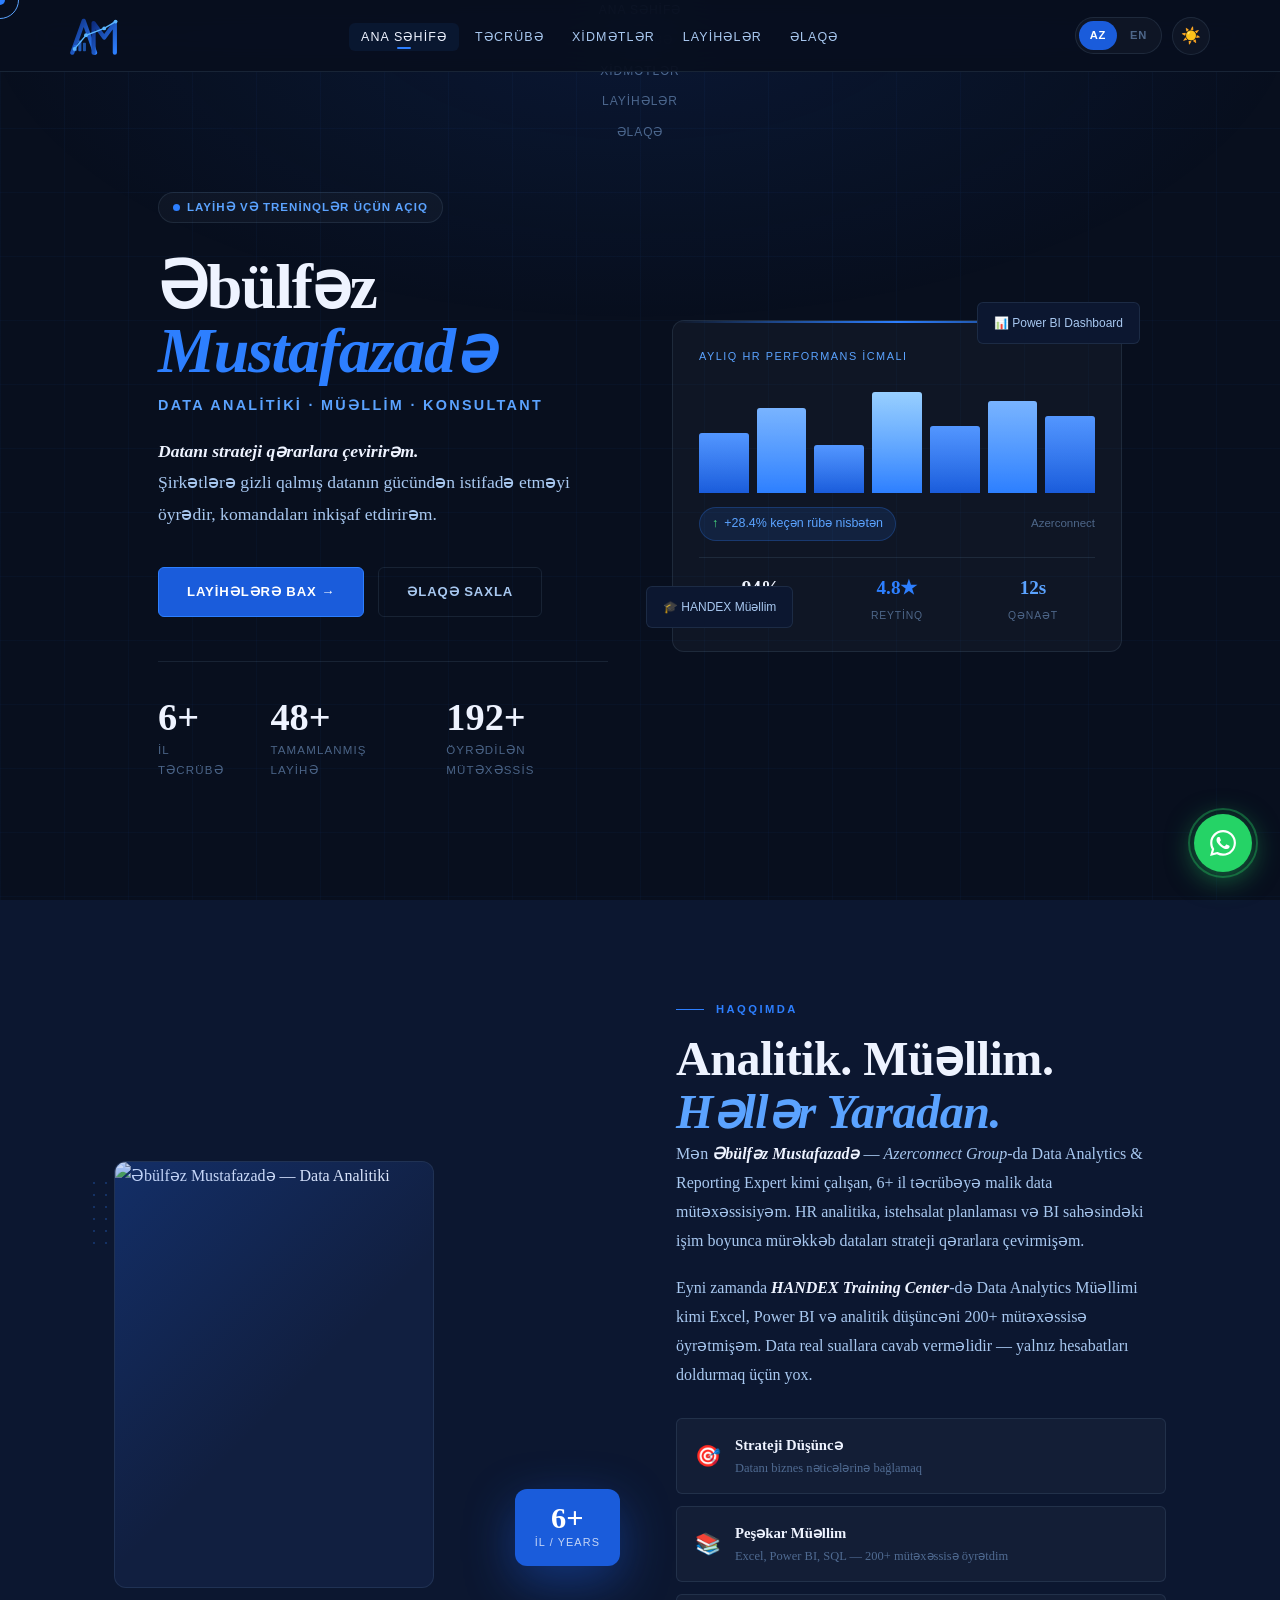
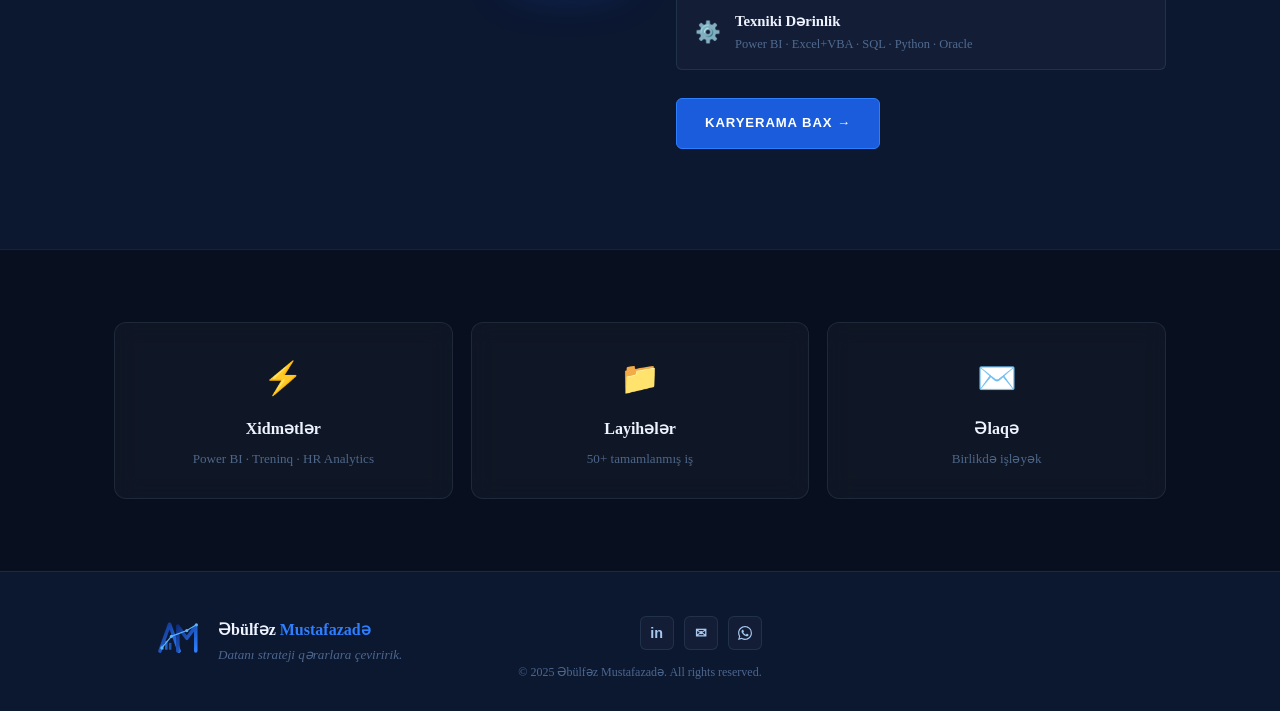
==== commit a6db5c33: "Add files via upload" ====
--- a/az/index.html
+++ b/az/index.html
@@ -3,21 +3,57 @@
 <head>
 <meta charset="UTF-8">
 <meta name="viewport" content="width=device-width, initial-scale=1.0">
-<title>Əbülfəz Mustafazadə — Data Analitik</title>
-<meta name="description" content="Abulfaz Mustafazade — Data Analyst, Power BI Expert, Trainer and Consultant based in Baku, Azerbaijan.">
+
+<title>Əbülfəz Mustafazadə | Data Analitiki, Müəllim, Konsultant — Bakı</title>
+<meta name="description" content="Əbülfəz Mustafazadə — Azərbaycanlı Data Analitiki. Power BI, Excel, SQL, Python. Azerconnect Group-da Data Analytics & Reporting Expert. Korporativ treninqlər, HR analitika, dashboard inkişafı.">
+<meta name="keywords" content="Power BI, Data Analyst, Data Analytics, HR Analytics, Excel Training, SQL, Python, Baku Azerbaijan, dashboard development, Azerconnect, Abulfaz Mustafazade, Əbülfəz Mustafazadə">
+<meta name="author" content="Abulfaz Mustafazade">
+<meta name="robots" content="index, follow">
+<meta name="language" content="az">
+<link rel="canonical" href="https://www.abulfazmustafazade.com/az/index.html">
+<!-- Open Graph / Facebook -->
+<meta property="og:type" content="website">
+<meta property="og:url" content="https://www.abulfazmustafazade.com/az/index.html">
+<meta property="og:title" content="Əbülfəz Mustafazadə | Data Analitiki, Müəllim, Konsultant — Bakı">
+<meta property="og:description" content="Əbülfəz Mustafazadə — Azərbaycanlı Data Analitiki. Power BI, Excel, SQL, Python. Azerconnect Group-da Data Analytics & Reporting Expert. Korporativ treninqlər, HR analitika, dashboard inkişafı.">
+<meta property="og:image" content="https://www.abulfazmustafazade.com/img/avatar.jpg">
+<meta property="og:locale" content="az_AZ">
+<!-- Twitter -->
+<meta name="twitter:card" content="summary_large_image">
+<meta name="twitter:title" content="Əbülfəz Mustafazadə | Data Analitiki, Müəllim, Konsultant — Bakı">
+<meta name="twitter:description" content="Əbülfəz Mustafazadə — Azərbaycanlı Data Analitiki. Power BI, Excel, SQL, Python. Azerconnect Group-da Data Analytics & Reporting Expert. Korporativ treninqlər, HR analitika, dashboard inkişafı.">
+<meta name="twitter:image" content="https://www.abulfazmustafazade.com/img/avatar.jpg">
+<!-- Google Ads / Analytics placeholder -->
+<!-- <script async src="https://www.googletagmanager.com/gtag/js?id=GA_MEASUREMENT_ID"></script> -->
+<!-- Structured Data (JSON-LD) -->
+<script type="application/ld+json">
+{
+  "@context": "https://schema.org",
+  "@type": "Person",
+  "name": "Abulfaz Mustafazade",
+  "alternateName": "Əbülfəz Mustafazadə",
+  "jobTitle": "Data Analytics & Reporting Expert",
+  "worksFor": {"@type":"Organization","name":"Azerconnect Group"},
+  "address": {"@type":"PostalAddress","addressLocality":"Baku","addressCountry":"AZ"},
+  "email": "abulfazmustafazade@outlook.com",
+  "telephone": "+994 55 835 72 24",
+  "url": "https://www.abulfazmustafazade.com",
+  "sameAs": ["https://www.linkedin.com/in/abulfazmustafazade/","https://wa.me/994558357224"],
+  "knowsAbout": ["Power BI","Data Analytics","HR Analytics","SQL","Python","Excel","Business Intelligence"],
+  "image": "https://www.abulfazmustafazade.com/img/avatar.jpg"
+}
+</script>
 <script src="../js/theme.js"></script>
 <link rel="stylesheet" href="../css/theme.css">
 <link rel="stylesheet" href="../css/main.css">
-
 </head>
 <body>
 <div class="cursor" id="cursor"></div>
 <div class="cursor-ring" id="cursorRing"></div>
-<div class="grid-bg"></div>
-
-<!-- MOBILE MENU -->
+<div class="grid-bg" aria-hidden="true"></div>
+
 <div class="mobile-menu" id="mobileMenu">
-  <button class="mobile-close" id="mobileClose">✕</button>
+  <button class="mobile-close" id="mobileClose" aria-label="Close">✕</button>
   <a href="index.html"class="active">Ana Səhifə</a>
 <a href="experience.html">Təcrübə</a>
 <a href="services.html">Xidmətlər</a>
@@ -28,105 +64,79 @@
     <a href="../en/index.html" class="lang-btn ">EN</a>
   </div>
 </div>
-
-<!-- NAV -->
-<nav id="mainNav">
+<nav id="mainNav" role="navigation" aria-label="Main navigation">
   <div class="nav-inner">
-    <a href="index.html" class="nav-logo-wrap">
-      <svg class="nav-logo-svg" viewBox="0 0 68 48" fill="none" xmlns="http://www.w3.org/2000/svg">
-  <defs>
-    <linearGradient id="lgNav" x1="0" y1="0" x2="1" y2="1">
-      <stop offset="0%" stop-color="#0d2d80"/>
-      <stop offset="100%" stop-color="#2d7fff"/>
-    </linearGradient>
-  </defs>
-  <path d="M2 45 L17 5 L32 45" stroke="url(#lgNav)" stroke-width="5.5" stroke-linecap="round" stroke-linejoin="round"/>
-  <line x1="8" y1="29" x2="26" y2="29" stroke="url(#lgNav)" stroke-width="3.5" stroke-linecap="round"/>
-  <rect x="4" y="36" width="4" height="7" rx="1" fill="#2d7fff" opacity="0.55"/>
-  <rect x="9.5" y="30" width="4" height="13" rx="1" fill="#2d7fff" opacity="0.7"/>
-  <rect x="15" y="33" width="4" height="10" rx="1" fill="#2d7fff" opacity="0.6"/>
-  <path d="M30 45 L30 7 L43 26 L56 7 L56 45" stroke="url(#lgNav)" stroke-width="5.5" stroke-linecap="round" stroke-linejoin="round"/>
-  <polyline points="5,40 20,22 43,14 58,5" stroke="#5ab5ff" stroke-width="1.8" fill="none"/>
-  <circle cx="5" cy="40" r="2.5" fill="#5ab5ff"/>
-  <circle cx="20" cy="22" r="2.5" fill="#5ab5ff"/>
-  <circle cx="43" cy="14" r="2.5" fill="#5ab5ff"/>
-  <circle cx="58" cy="5" r="2.5" fill="#5ab5ff"/>
-</svg>
-    </a>
-    <ul class="nav-links">
-      <li><a href="index.html"class="active">Ana Səhifə</a></li>
+    <a href="index.html" class="nav-logo-wrap" aria-label="Home"><svg class="nav-logo-svg" viewBox="0 0 72 50" fill="none" xmlns="http://www.w3.org/2000/svg">
+<defs><linearGradient id="lg1" x1="0" y1="0" x2="1" y2="1">
+<stop offset="0%" stop-color="#0d2d80"/><stop offset="100%" stop-color="#2d7fff"/>
+</linearGradient></defs>
+<path d="M3 47L18 5L33 47" stroke="url(#lg1)" stroke-width="5.5" stroke-linecap="round" stroke-linejoin="round"/>
+<line x1="10" y1="30" x2="27" y2="30" stroke="url(#lg1)" stroke-width="3.5" stroke-linecap="round"/>
+<rect x="5" y="37" width="4" height="8" rx="1" fill="#2d7fff" opacity=".55"/>
+<rect x="11" y="31" width="4" height="14" rx="1" fill="#2d7fff" opacity=".7"/>
+<rect x="17" y="34" width="4" height="11" rx="1" fill="#2d7fff" opacity=".6"/>
+<path d="M31 47L31 8L45 27L59 8L59 47" stroke="url(#lg1)" stroke-width="5.5" stroke-linecap="round" stroke-linejoin="round"/>
+<polyline points="6,42 21,24 45,15 60,6" stroke="#5ab5ff" stroke-width="1.8" fill="none"/>
+<circle cx="6" cy="42" r="2.5" fill="#5ab5ff"/>
+<circle cx="21" cy="24" r="2.5" fill="#5ab5ff"/>
+<circle cx="45" cy="15" r="2.5" fill="#5ab5ff"/>
+<circle cx="60" cy="6" r="2.5" fill="#5ab5ff"/>
+</svg></a>
+    <ul class="nav-links" role="list"><li><a href="index.html"class="active">Ana Səhifə</a></li>
 <li><a href="experience.html">Təcrübə</a></li>
 <li><a href="services.html">Xidmətlər</a></li>
 <li><a href="projects.html">Layihələr</a></li>
-<li><a href="contact.html">Əlaqə</a></li>
-    </ul>
+<li><a href="contact.html">Əlaqə</a></li></ul>
     <div class="nav-controls">
-      <div class="lang-switcher">
-        <a href="../az/index.html" class="lang-btn active">AZ</a>
-        <a href="../en/index.html" class="lang-btn ">EN</a>
-      </div>
-      <button class="theme-toggle" id="themeToggle" title="Toggle theme">☀️</button>
-      <a href="contact.html" class="nav-cta">İşə Götür</a>
-      <div class="hamburger" id="hamburger"><span></span><span></span><span></span></div>
+      <div class="lang-switcher" role="group" aria-label="Language">
+        <a href="../az/index.html" class="lang-btn active" lang="az">AZ</a>
+        <a href="../en/index.html" class="lang-btn " lang="en">EN</a>
+      </div>
+      <button class="theme-toggle" id="themeToggle" aria-label="Toggle dark/light mode">☀️</button>
+      <div class="hamburger" id="hamburger" aria-label="Open menu" aria-expanded="false">
+        <span></span><span></span><span></span>
+      </div>
     </div>
   </div>
 </nav>
-
-<!-- WHATSAPP -->
-<a href="https://wa.me/994558357224" target="_blank" class="wa-float" rel="noopener">
+<a href="https://wa.me/994558357224" target="_blank" class="wa-float" rel="noopener noreferrer" aria-label="WhatsApp">
   <span class="wa-tooltip">WhatsApp ilə əlaqə</span>
-  <svg width="28" height="28" viewBox="0 0 24 24" fill="white"><path d="M17.472 14.382c-.297-.149-1.758-.867-2.03-.967-.273-.099-.471-.148-.67.15-.197.297-.767.966-.94 1.164-.173.199-.347.223-.644.075-.297-.15-1.255-.463-2.39-1.475-.883-.788-1.48-1.761-1.653-2.059-.173-.297-.018-.458.13-.606.134-.133.298-.347.446-.52.149-.174.198-.298.298-.497.099-.198.05-.371-.025-.52-.075-.149-.669-1.612-.916-2.207-.242-.579-.487-.5-.669-.51-.173-.008-.371-.01-.57-.01-.198 0-.52.074-.792.372-.272.297-1.04 1.016-1.04 2.479 0 1.462 1.065 2.875 1.213 3.074.149.198 2.096 3.2 5.077 4.487.709.306 1.262.489 1.694.625.712.227 1.36.195 1.871.118.571-.085 1.758-.719 2.006-1.413.248-.694.248-1.289.173-1.413-.074-.124-.272-.198-.57-.347m-5.421 7.403h-.004a9.87 9.87 0 01-5.031-1.378l-.361-.214-3.741.982.998-3.648-.235-.374a9.86 9.86 0 01-1.51-5.26c.001-5.45 4.436-9.884 9.888-9.884 2.64 0 5.122 1.03 6.988 2.898a9.825 9.825 0 012.893 6.994c-.003 5.45-4.437 9.884-9.885 9.884m8.413-18.297A11.815 11.815 0 0012.05 0C5.495 0 .16 5.335.157 11.892c0 2.096.547 4.142 1.588 5.945L.057 24l6.305-1.654a11.882 11.882 0 005.683 1.448h.005c6.554 0 11.89-5.335 11.893-11.893a11.821 11.821 0 00-3.48-8.413z"/></svg>
+  <svg width="26" height="26" viewBox="0 0 24 24" fill="white"><path d="M17.472 14.382c-.297-.149-1.758-.867-2.03-.967-.273-.099-.471-.148-.67.15-.197.297-.767.966-.94 1.164-.173.199-.347.223-.644.075-.297-.15-1.255-.463-2.39-1.475-.883-.788-1.48-1.761-1.653-2.059-.173-.297-.018-.458.13-.606.134-.133.298-.347.446-.52.149-.174.198-.298.298-.497.099-.198.05-.371-.025-.52-.075-.149-.669-1.612-.916-2.207-.242-.579-.487-.5-.669-.51-.173-.008-.371-.01-.57-.01-.198 0-.52.074-.792.372-.272.297-1.04 1.016-1.04 2.479 0 1.462 1.065 2.875 1.213 3.074.149.198 2.096 3.2 5.077 4.487.709.306 1.262.489 1.694.625.712.227 1.36.195 1.871.118.571-.085 1.758-.719 2.006-1.413.248-.694.248-1.289.173-1.413-.074-.124-.272-.198-.57-.347m-5.421 7.403h-.004a9.87 9.87 0 01-5.031-1.378l-.361-.214-3.741.982.998-3.648-.235-.374a9.86 9.86 0 01-1.51-5.26c.001-5.45 4.436-9.884 9.888-9.884 2.64 0 5.122 1.03 6.988 2.898a9.825 9.825 0 012.893 6.994c-.003 5.45-4.437 9.884-9.885 9.884m8.413-18.297A11.815 11.815 0 0012.05 0C5.495 0 .16 5.335.157 11.892c0 2.096.547 4.142 1.588 5.945L.057 24l6.305-1.654a11.882 11.882 0 005.683 1.448h.005c6.554 0 11.89-5.335 11.893-11.893a11.821 11.821 0 00-3.48-8.413z"/></svg>
 </a>
 <div class="page-wrap">
 
-<section id="hero">
+<main id="main-content">
+<section id="hero" aria-label="Hero bölməsi">
   <div class="container">
     <div class="hero-grid">
       <div class="hero-content">
-        <div class="badge">
-          <span class="pulse-dot"></span> Layihə və Treninqlər üçün açıq
-        </div>
+        <div class="badge"><span class="pulse-dot" aria-hidden="true"></span> Layihə və Treninqlər üçün açıq</div>
         <h1 class="hero-name">Əbülfəz<br><span class="hi">Mustafazadə</span></h1>
-        <p class="hero-role">Data Analitik · Treninq Mütəxəssisi · Konsultant</p>
-        <p class="hero-tagline">
-          <strong>Datanı strateji qərarlara çevirirəm.</strong><br>
-          Şirkətlərə gizli qalmış datanın gücündən istifadə etməyi öyrədir, komandaları bu sahədə inkişaf etdirirəm.
-        </p>
+        <p class="hero-role">Data Analitiki · Müəllim · Konsultant</p>
+        <p class="hero-tagline"><strong>Datanı strateji qərarlara çevirirəm.</strong><br>Şirkətlərə gizli qalmış datanın gücündən istifadə etməyi öyrədir, komandaları inkişaf etdirirəm.</p>
         <div class="hero-btns">
-          <a href="projects.html" class="btn btn-primary">İşlərə bax →</a>
+          <a href="projects.html" class="btn btn-primary">Layihələrə bax →</a>
           <a href="contact.html" class="btn btn-ghost">Əlaqə saxla</a>
         </div>
-        <div class="hero-stats">
-          <div class="stat-item">
-            <div class="stat-num"><span class="counter" data-target="7">0</span>+</div>
-            <div class="stat-label">İl Təcrübə</div>
-          </div>
-          <div class="stat-item">
-            <div class="stat-num"><span class="counter" data-target="50">0</span>+</div>
-            <div class="stat-label">Tamamlanmış Layihə</div>
-          </div>
-          <div class="stat-item">
-            <div class="stat-num"><span class="counter" data-target="200">0</span>+</div>
-            <div class="stat-label">Öyrədilən Mütəxəssis</div>
-          </div>
-        </div>
-      </div>
-      <div class="hero-visual">
+        <div class="hero-stats" aria-label="Statistika">
+          <div class="stat-item"><div class="stat-num"><span class="counter" data-target="6">0</span>+</div><div class="stat-label">İl Təcrübə</div></div>
+          <div class="stat-item"><div class="stat-num"><span class="counter" data-target="50">0</span>+</div><div class="stat-label">Tamamlanmış Layihə</div></div>
+          <div class="stat-item"><div class="stat-num"><span class="counter" data-target="200">0</span>+</div><div class="stat-label">Öyrədilən Mütəxəssis</div></div>
+        </div>
+      </div>
+      <div class="hero-visual" aria-hidden="true">
         <div class="float-tag t1">📊 Power BI Dashboard</div>
         <div class="hero-card">
-          <div class="h-card-label">Aylıq Performans İcmalı</div>
+          <div class="h-card-label">Aylıq HR Performans İcmalı</div>
           <div class="chart-bars">
-            <div class="bar" style="height:55%"></div>
-            <div class="bar b2" style="height:78%"></div>
-            <div class="bar" style="height:44%"></div>
-            <div class="bar b4" style="height:92%"></div>
-            <div class="bar" style="height:61%"></div>
-            <div class="bar b2" style="height:84%"></div>
+            <div class="bar" style="height:55%"></div><div class="bar b2" style="height:78%"></div>
+            <div class="bar" style="height:44%"></div><div class="bar b4" style="height:92%"></div>
+            <div class="bar" style="height:61%"></div><div class="bar b2" style="height:84%"></div>
             <div class="bar" style="height:70%"></div>
           </div>
           <div class="h-card-bottom">
             <div class="trend-pill"><span class="up">↑</span> +28.4% keçən rübə nisbətən</div>
-            <div class="h-card-qtr">Q4 2024</div>
+            <div class="h-card-qtr">Azerconnect</div>
           </div>
           <div class="h-card-metrics">
             <div><div class="mv">94%</div><div class="ml">Dəqiqlik</div></div>
@@ -134,49 +144,38 @@
             <div><div class="mv sky">12s</div><div class="ml">Qənaət</div></div>
           </div>
         </div>
-        <div class="float-tag t2">🎓 200+ Öyrənən</div>
+        <div class="float-tag t2">🎓 HANDEX Müəllim</div>
       </div>
     </div>
   </div>
 </section>
 
-<!-- ABOUT -->
-<section class="section bg-sec">
+<section class="section bg-sec" aria-label="Haqqımda">
   <div class="container">
     <div class="about-grid">
       <div class="about-visual reveal-l">
-        <div class="about-dots"></div>
-        <div class="about-img-box">
-          <div class="about-avatar">AM</div>
-          <div class="avatar-badge">📸 Şəklimi əlavə et</div>
-        </div>
-        <div class="about-corner">
-          <div class="acn">7+</div>
-          <div class="acl">Data sahəsindəki il</div>
-        </div>
-      </div>
+  <div class="about-dots" aria-hidden="true"></div>
+  <div class="about-img-box">
+    <img src="../img/avatar.jpg" alt="Əbülfəz Mustafazadə — Data Analitiki" loading="eager" width="600" height="750">
+  </div>
+  <div class="about-corner" aria-hidden="true">
+    <div class="acn">6+</div>
+    <div class="acl">İl / Years</div>
+  </div>
+</div>
       <div class="about-content">
         <div class="section-label reveal">Haqqımda</div>
         <h2 class="section-title reveal d1">Analitik. Müəllim.<br><em>Həllər Yaradan.</em></h2>
         <p class="about-text reveal d2">
-          Mən <strong>Əbülfəz Mustafazadə</strong> — rəqəmləri aydınlığa və istiqamətə çevirməyi sevən data mütəxəssisiyəm. 7+ il ərzində müxtəlif sənayelərdə işləyərək dashboardlar qurmuş, HR analitika sistemləri dizayn etmiş, insanların datayla işini kökündən dəyişdirən treninq proqramları hazırlamışam.
+          Mən <strong>Əbülfəz Mustafazadə</strong> — <em>Azerconnect Group</em>-da Data Analytics & Reporting Expert kimi çalışan, 6+ il təcrübəyə malik data mütəxəssisiyəm. HR analitika, istehsalat planlaması və BI sahəsindəki işim boyunca mürəkkəb dataları strateji qərarlara çevirmişəm.
         </p>
         <p class="about-text reveal d3">
-          Yanaşmam sadədir: <strong>data real suallara cavab verməlidir, yalnız hesabatları doldurmaq üçün deyil.</strong> C-suite ilə KPI-ları müəyyən edərkən də, Power BI seminarı keçirərkən də əsas diqqətim qərar qəbuluna gətirib çıxaran tövsiyəyə yönəlir.
+          Eyni zamanda <strong>HANDEX Training Center</strong>-də Data Analytics Müəllimi kimi Excel, Power BI və analitik düşüncəni 200+ mütəxəssisə öyrətmişəm. Data real suallara cavab verməlidir — yalnız hesabatları doldurmaq üçün yox.
         </p>
         <div class="pillars reveal d3">
-          <div class="pillar">
-            <span class="p-icon">🎯</span>
-            <div><div class="p-title">Strateji Düşüncə</div><div class="p-sub">Datanı biznes nəticələrinə bağlamaq</div></div>
-          </div>
-          <div class="pillar">
-            <span class="p-icon">📚</span>
-            <div><div class="p-title">Peşəkar Müəllim</div><div class="p-sub">Mürəkkəb anlayışları sadə və tətbiq edilə bilən hala gətirmək</div></div>
-          </div>
-          <div class="pillar">
-            <span class="p-icon">⚙️</span>
-            <div><div class="p-title">Texniki Dərinlik</div><div class="p-sub">Power BI, SQL, Python, Excel — nəticə üçün qurulmuş</div></div>
-          </div>
+          <div class="pillar"><span class="p-icon">🎯</span><div><div class="p-title">Strateji Düşüncə</div><div class="p-sub">Datanı biznes nəticələrinə bağlamaq</div></div></div>
+          <div class="pillar"><span class="p-icon">📚</span><div><div class="p-title">Peşəkar Müəllim</div><div class="p-sub">Excel, Power BI, SQL — 200+ mütəxəssisə öyrətdim</div></div></div>
+          <div class="pillar"><span class="p-icon">⚙️</span><div><div class="p-title">Texniki Dərinlik</div><div class="p-sub">Power BI · Excel+VBA · SQL · Python · Oracle</div></div></div>
         </div>
         <a href="experience.html" class="btn btn-primary reveal d5" style="margin-top:28px;display:inline-flex">Karyerama bax →</a>
       </div>
@@ -184,73 +183,55 @@
   </div>
 </section>
 
-<!-- QUICK LINKS -->
-<section class="section-sm" style="border-top:1px solid var(--border)">
+<section class="section-sm" style="border-top:1px solid var(--border)" aria-label="Sürətli keçidlər">
   <div class="container">
     <div class="quick-grid">
-      <a href="services.html" class="card reveal d1" style="text-decoration:none;text-align:center">
-        <div class="ql-icon">⚡</div>
-        <div class="ql-title">Xidmətlər</div>
-        <div class="ql-sub">5 əsas xidmət sahəsi</div>
-      </a>
-      <a href="projects.html" class="card reveal d2" style="text-decoration:none;text-align:center">
-        <div class="ql-icon">📁</div>
-        <div class="ql-title">Layihələr</div>
-        <div class="ql-sub">50+ tamamlanmış iş</div>
-      </a>
-      <a href="contact.html" class="card reveal d3" style="text-decoration:none;text-align:center">
-        <div class="ql-icon">✉️</div>
-        <div class="ql-title">Əlaqə</div>
-        <div class="ql-sub">Birlikdə işləyək</div>
-      </a>
+      <a href="services.html" class="card reveal d1" style="text-decoration:none;text-align:center"><div class="ql-icon">⚡</div><div class="ql-title">Xidmətlər</div><div class="ql-sub">Power BI · Treninq · HR Analytics</div></a>
+      <a href="projects.html" class="card reveal d2" style="text-decoration:none;text-align:center"><div class="ql-icon">📁</div><div class="ql-title">Layihələr</div><div class="ql-sub">50+ tamamlanmış iş</div></a>
+      <a href="contact.html" class="card reveal d3" style="text-decoration:none;text-align:center"><div class="ql-icon">✉️</div><div class="ql-title">Əlaqə</div><div class="ql-sub">Birlikdə işləyək</div></a>
     </div>
   </div>
 </section>
+</main>
 </div>
 
-<footer>
+<footer role="contentinfo">
   <div class="container">
     <div class="footer-inner">
       <div class="footer-brand-wrap">
-        <div class="footer-logo"><svg class="nav-logo-svg" viewBox="0 0 68 48" fill="none" xmlns="http://www.w3.org/2000/svg">
-  <defs>
-    <linearGradient id="lgNav" x1="0" y1="0" x2="1" y2="1">
-      <stop offset="0%" stop-color="#0d2d80"/>
-      <stop offset="100%" stop-color="#2d7fff"/>
-    </linearGradient>
-  </defs>
-  <path d="M2 45 L17 5 L32 45" stroke="url(#lgNav)" stroke-width="5.5" stroke-linecap="round" stroke-linejoin="round"/>
-  <line x1="8" y1="29" x2="26" y2="29" stroke="url(#lgNav)" stroke-width="3.5" stroke-linecap="round"/>
-  <rect x="4" y="36" width="4" height="7" rx="1" fill="#2d7fff" opacity="0.55"/>
-  <rect x="9.5" y="30" width="4" height="13" rx="1" fill="#2d7fff" opacity="0.7"/>
-  <rect x="15" y="33" width="4" height="10" rx="1" fill="#2d7fff" opacity="0.6"/>
-  <path d="M30 45 L30 7 L43 26 L56 7 L56 45" stroke="url(#lgNav)" stroke-width="5.5" stroke-linecap="round" stroke-linejoin="round"/>
-  <polyline points="5,40 20,22 43,14 58,5" stroke="#5ab5ff" stroke-width="1.8" fill="none"/>
-  <circle cx="5" cy="40" r="2.5" fill="#5ab5ff"/>
-  <circle cx="20" cy="22" r="2.5" fill="#5ab5ff"/>
-  <circle cx="43" cy="14" r="2.5" fill="#5ab5ff"/>
-  <circle cx="58" cy="5" r="2.5" fill="#5ab5ff"/>
+        <div class="footer-logo"><svg class="nav-logo-svg" viewBox="0 0 72 50" fill="none" xmlns="http://www.w3.org/2000/svg">
+<defs><linearGradient id="lg1" x1="0" y1="0" x2="1" y2="1">
+<stop offset="0%" stop-color="#0d2d80"/><stop offset="100%" stop-color="#2d7fff"/>
+</linearGradient></defs>
+<path d="M3 47L18 5L33 47" stroke="url(#lg1)" stroke-width="5.5" stroke-linecap="round" stroke-linejoin="round"/>
+<line x1="10" y1="30" x2="27" y2="30" stroke="url(#lg1)" stroke-width="3.5" stroke-linecap="round"/>
+<rect x="5" y="37" width="4" height="8" rx="1" fill="#2d7fff" opacity=".55"/>
+<rect x="11" y="31" width="4" height="14" rx="1" fill="#2d7fff" opacity=".7"/>
+<rect x="17" y="34" width="4" height="11" rx="1" fill="#2d7fff" opacity=".6"/>
+<path d="M31 47L31 8L45 27L59 8L59 47" stroke="url(#lg1)" stroke-width="5.5" stroke-linecap="round" stroke-linejoin="round"/>
+<polyline points="6,42 21,24 45,15 60,6" stroke="#5ab5ff" stroke-width="1.8" fill="none"/>
+<circle cx="6" cy="42" r="2.5" fill="#5ab5ff"/>
+<circle cx="21" cy="24" r="2.5" fill="#5ab5ff"/>
+<circle cx="45" cy="15" r="2.5" fill="#5ab5ff"/>
+<circle cx="60" cy="6" r="2.5" fill="#5ab5ff"/>
 </svg></div>
         <div>
-          <div class="footer-brand">Abulfaz <span>Mustafazade</span></div>
+          <div class="footer-brand">Əbülfəz <span>Mustafazadə</span></div>
           <div class="footer-tagline">Datanı strateji qərarlara çeviririk.</div>
         </div>
       </div>
-      <nav class="footer-nav"><a href="index.html">Ana Səhifə</a> <a href="experience.html">Təcrübə</a> <a href="services.html">Xidmətlər</a> <a href="projects.html">Layihələr</a> <a href="contact.html">Əlaqə</a></nav>
+      <nav class="footer-nav" aria-label="Footer"><a href="index.html">Ana Səhifə</a> <a href="experience.html">Təcrübə</a> <a href="services.html">Xidmətlər</a> <a href="projects.html">Layihələr</a> <a href="contact.html">Əlaqə</a></nav>
       <div class="footer-right">
         <div class="footer-socials">
-          <a href="https://www.linkedin.com/in/abulfazmustafazade/" target="_blank" class="social-link" title="LinkedIn" rel="noopener">in</a>
-          <a href="mailto:abulfaz.mustafazade@outlook.com" class="social-link" title="Email">✉</a>
-          <a href="https://wa.me/994558357224" target="_blank" class="social-link" title="WhatsApp" rel="noopener">
-            <svg width="14" height="14" viewBox="0 0 24 24" fill="currentColor"><path d="M17.472 14.382c-.297-.149-1.758-.867-2.03-.967-.273-.099-.471-.148-.67.15-.197.297-.767.966-.94 1.164-.173.199-.347.223-.644.075-.297-.15-1.255-.463-2.39-1.475-.883-.788-1.48-1.761-1.653-2.059-.173-.297-.018-.458.13-.606.134-.133.298-.347.446-.52.149-.174.198-.298.298-.497.099-.198.05-.371-.025-.52-.075-.149-.669-1.612-.916-2.207-.242-.579-.487-.5-.669-.51-.173-.008-.371-.01-.57-.01-.198 0-.52.074-.792.372-.272.297-1.04 1.016-1.04 2.479 0 1.462 1.065 2.875 1.213 3.074.149.198 2.096 3.2 5.077 4.487.709.306 1.262.489 1.694.625.712.227 1.36.195 1.871.118.571-.085 1.758-.719 2.006-1.413.248-.694.248-1.289.173-1.413-.074-.124-.272-.198-.57-.347m-5.421 7.403h-.004a9.87 9.87 0 01-5.031-1.378l-.361-.214-3.741.982.998-3.648-.235-.374a9.86 9.86 0 01-1.51-5.26c.001-5.45 4.436-9.884 9.888-9.884 2.64 0 5.122 1.03 6.988 2.898a9.825 9.825 0 012.893 6.994c-.003 5.45-4.437 9.884-9.885 9.884m8.413-18.297A11.815 11.815 0 0012.05 0C5.495 0 .16 5.335.157 11.892c0 2.096.547 4.142 1.588 5.945L.057 24l6.305-1.654a11.882 11.882 0 005.683 1.448h.005c6.554 0 11.89-5.335 11.893-11.893a11.821 11.821 0 00-3.48-8.413z"/></svg>
-          </a>
-        </div>
-        <div class="footer-copy">© 2025 Abulfaz Mustafazade.</div>
+          <a href="https://www.linkedin.com/in/abulfazmustafazade/" target="_blank" rel="noopener" class="social-link" aria-label="LinkedIn" title="LinkedIn"><span>in</span></a>
+          <a href="mailto:abulfazmustafazade@outlook.com" class="social-link" aria-label="Email" title="Email">✉</a>
+          <a href="https://wa.me/994558357224" target="_blank" rel="noopener" class="social-link" aria-label="WhatsApp" title="WhatsApp"><svg width="14" height="14" viewBox="0 0 24 24" fill="currentColor"><path d="M17.472 14.382c-.297-.149-1.758-.867-2.03-.967-.273-.099-.471-.148-.67.15-.197.297-.767.966-.94 1.164-.173.199-.347.223-.644.075-.297-.15-1.255-.463-2.39-1.475-.883-.788-1.48-1.761-1.653-2.059-.173-.297-.018-.458.13-.606.134-.133.298-.347.446-.52.149-.174.198-.298.298-.497.099-.198.05-.371-.025-.52-.075-.149-.669-1.612-.916-2.207-.242-.579-.487-.5-.669-.51-.173-.008-.371-.01-.57-.01-.198 0-.52.074-.792.372-.272.297-1.04 1.016-1.04 2.479 0 1.462 1.065 2.875 1.213 3.074.149.198 2.096 3.2 5.077 4.487.709.306 1.262.489 1.694.625.712.227 1.36.195 1.871.118.571-.085 1.758-.719 2.006-1.413.248-.694.248-1.289.173-1.413-.074-.124-.272-.198-.57-.347m-5.421 7.403h-.004a9.87 9.87 0 01-5.031-1.378l-.361-.214-3.741.982.998-3.648-.235-.374a9.86 9.86 0 01-1.51-5.26c.001-5.45 4.436-9.884 9.888-9.884 2.64 0 5.122 1.03 6.988 2.898a9.825 9.825 0 012.893 6.994c-.003 5.45-4.437 9.884-9.885 9.884m8.413-18.297A11.815 11.815 0 0012.05 0C5.495 0 .16 5.335.157 11.892c0 2.096.547 4.142 1.588 5.945L.057 24l6.305-1.654a11.882 11.882 0 005.683 1.448h.005c6.554 0 11.89-5.335 11.893-11.893a11.821 11.821 0 00-3.48-8.413z"/></svg></a>
+        </div>
+        <div class="footer-copy">© 2025 Əbülfəz Mustafazadə. All rights reserved.</div>
       </div>
     </div>
   </div>
 </footer>
-<script src="../js/theme.js"></script>
 <script src="../js/main.js"></script>
 </body>
 </html>
--- a/css/main.css
+++ b/css/main.css
@@ -578,3 +578,26 @@
   .tools-grid { grid-template-columns:1fr; }
   .process-grid { grid-template-columns:1fr; }
 }
+
+/* ─── PHOTO IN ABOUT ─── */
+.about-img-box { position:relative; overflow:hidden; }
+.about-img-box img {
+  width:100%; height:100%; object-fit:cover; object-position:top center;
+  display:block; position:relative; z-index:0;
+  transition:transform .4s ease;
+}
+.about-img-box:hover img { transform:scale(1.03); }
+.avatar-badge { display:none; } /* hide placeholder badge now we have real photo */
+
+/* ─── CERT LIST ─── */
+.cert-header { font-family:var(--font-ui); font-size:.68rem; text-transform:uppercase; letter-spacing:.12em; color:var(--accent-bright); margin-bottom:12px; }
+.cert-list { display:flex; flex-direction:column; gap:8px; }
+
+/* ─── CONTACT FORM ─── */
+.contact-form { display:flex; flex-direction:column; }
+
+/* ─── HERO NO DUPLICATE NAV ─── */
+/* Hide any accidental nav-like elements in hero bg */
+.grid-bg { z-index:0 !important; }
+.page-wrap { position:relative; z-index:1; }
+nav { z-index:200 !important; }
